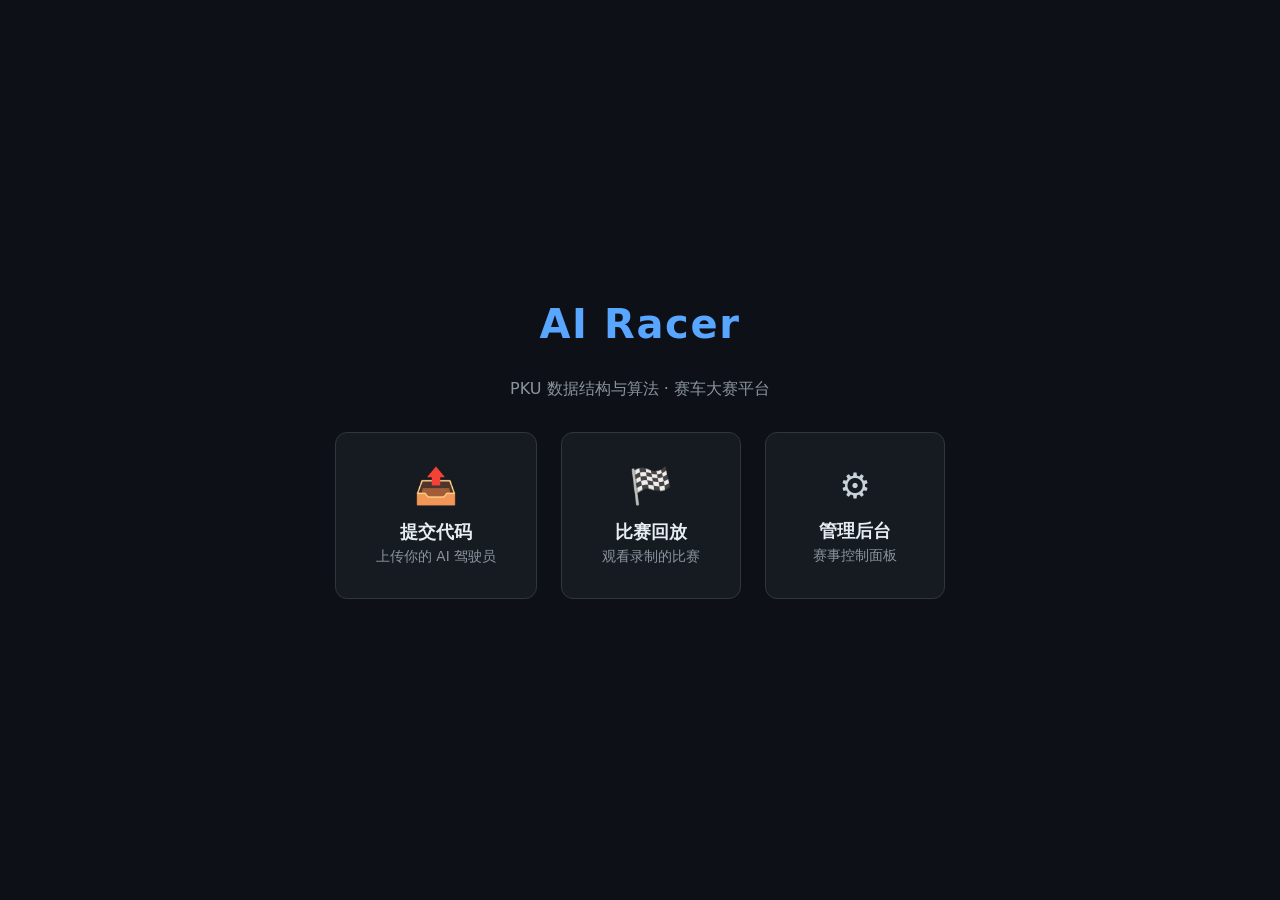
==== frontend/index.html @ b0944124 "初版" ====
<!DOCTYPE html>
<html lang="zh-CN">
<head>
  <meta charset="UTF-8">
  <meta name="viewport" content="width=device-width, initial-scale=1.0">
  <title>AI Racer</title>
  <style>
    * { box-sizing: border-box; margin: 0; padding: 0; }
    body {
      font-family: 'Segoe UI', system-ui, sans-serif;
      background: #0d1117;
      color: #c9d1d9;
      display: flex;
      flex-direction: column;
      align-items: center;
      justify-content: center;
      min-height: 100vh;
      gap: 2rem;
    }
    h1 { font-size: 2.5rem; color: #58a6ff; letter-spacing: 0.04em; }
    p  { color: #8b949e; font-size: 1rem; }
    .cards {
      display: flex;
      gap: 1.5rem;
      flex-wrap: wrap;
      justify-content: center;
    }
    .card {
      background: #161b22;
      border: 1px solid #30363d;
      border-radius: 12px;
      padding: 2rem 2.5rem;
      text-align: center;
      text-decoration: none;
      color: inherit;
      transition: border-color 0.2s, transform 0.2s;
      min-width: 180px;
    }
    .card:hover {
      border-color: #58a6ff;
      transform: translateY(-3px);
    }
    .card-icon { font-size: 2.2rem; margin-bottom: 0.8rem; }
    .card-title { font-size: 1.1rem; font-weight: 600; color: #e6edf3; }
    .card-desc  { font-size: 0.85rem; color: #8b949e; margin-top: 0.3rem; }
  </style>
</head>
<body>
  <h1>AI Racer</h1>
  <p>PKU 数据结构与算法 · 赛车大赛平台</p>
  <div class="cards">
    <a class="card" href="/submit/">
      <div class="card-icon">📤</div>
      <div class="card-title">提交代码</div>
      <div class="card-desc">上传你的 AI 驾驶员</div>
    </a>
    <a class="card" href="/race/">
      <div class="card-icon">🏁</div>
      <div class="card-title">比赛回放</div>
      <div class="card-desc">观看录制的比赛</div>
    </a>
    <a class="card" href="/admin/">
      <div class="card-icon">⚙️</div>
      <div class="card-title">管理后台</div>
      <div class="card-desc">赛事控制面板</div>
    </a>
  </div>
</body>
</html>
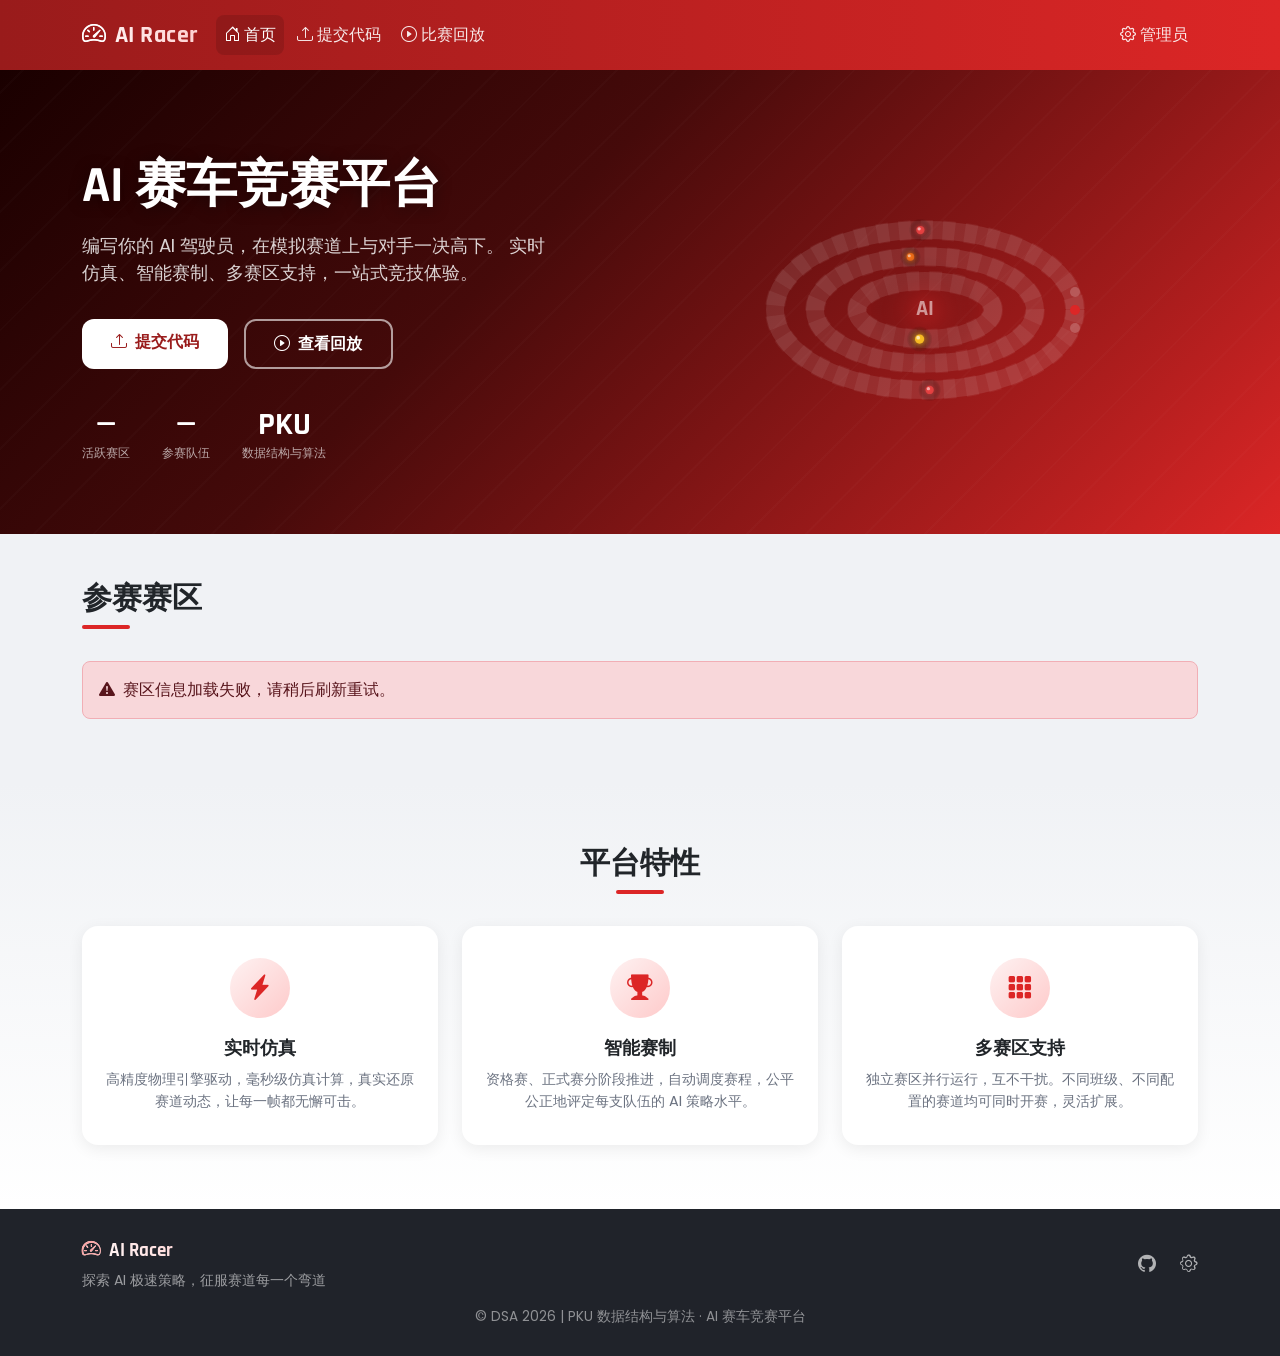
==== commit 649539ce: "1. 前端重构 2. 增加赛区管理 3. 支持同时启动多个simnode (未测试)" ====
--- a/frontend/index.html
+++ b/frontend/index.html
@@ -1,69 +1,824 @@
 <!DOCTYPE html>
 <html lang="zh-CN">
 <head>
-  <meta charset="UTF-8">
-  <meta name="viewport" content="width=device-width, initial-scale=1.0">
-  <title>AI Racer</title>
-  <style>
-    * { box-sizing: border-box; margin: 0; padding: 0; }
-    body {
-      font-family: 'Segoe UI', system-ui, sans-serif;
-      background: #0d1117;
-      color: #c9d1d9;
-      display: flex;
-      flex-direction: column;
-      align-items: center;
-      justify-content: center;
-      min-height: 100vh;
-      gap: 2rem;
-    }
-    h1 { font-size: 2.5rem; color: #58a6ff; letter-spacing: 0.04em; }
-    p  { color: #8b949e; font-size: 1rem; }
-    .cards {
-      display: flex;
-      gap: 1.5rem;
-      flex-wrap: wrap;
-      justify-content: center;
-    }
-    .card {
-      background: #161b22;
-      border: 1px solid #30363d;
-      border-radius: 12px;
-      padding: 2rem 2.5rem;
-      text-align: center;
-      text-decoration: none;
-      color: inherit;
-      transition: border-color 0.2s, transform 0.2s;
-      min-width: 180px;
-    }
-    .card:hover {
-      border-color: #58a6ff;
-      transform: translateY(-3px);
-    }
-    .card-icon { font-size: 2.2rem; margin-bottom: 0.8rem; }
-    .card-title { font-size: 1.1rem; font-weight: 600; color: #e6edf3; }
-    .card-desc  { font-size: 0.85rem; color: #8b949e; margin-top: 0.3rem; }
-  </style>
+    <meta charset="UTF-8">
+    <meta name="viewport" content="width=device-width, initial-scale=1.0">
+    <title>AI Racer — 赛车竞赛平台</title>
+
+    <!-- Bootstrap 5 CDN -->
+    <link href="https://cdn.jsdelivr.net/npm/bootstrap@5.3.3/dist/css/bootstrap.min.css" rel="stylesheet">
+    <!-- Bootstrap Icons -->
+    <link href="https://cdn.jsdelivr.net/npm/bootstrap-icons@1.11.3/font/bootstrap-icons.min.css" rel="stylesheet">
+    <!-- Google Fonts: Poppins + Rajdhani -->
+    <link href="https://fonts.googleapis.com/css2?family=Poppins:wght@400;500;600;700&family=Rajdhani:wght@600;700&display=swap" rel="stylesheet">
+    <!-- 共用样式 -->
+    <link href="/static/style.css" rel="stylesheet">
+
+    <style>
+        /* ── CSS 变量（红色主题） ── */
+        :root {
+            --primary-color: #dc2626;
+            --primary-light: #ef4444;
+            --primary-dark: #991b1b;
+            --accent-color: #b91c1c;
+            --accent-light: #f87171;
+            --text-light: #f8f9fa;
+            --text-dark: #212529;
+            --bg-light: #f8f9fa;
+            --bg-dark: #20232a;
+            --success: #10b981;
+            --warning: #f59e0b;
+            --danger: #ef4444;
+            --info: #3b82f6;
+        }
+
+        /* ── 基础 ── */
+        body {
+            font-family: 'Poppins', sans-serif;
+            display: flex;
+            flex-direction: column;
+            min-height: 100vh;
+            background-color: #f0f2f5;
+            scroll-behavior: smooth;
+        }
+
+        main { flex: 1; }
+
+        /* ── Navbar ── */
+        .navbar {
+            background: linear-gradient(to right, var(--primary-dark), var(--primary-color)) !important;
+            box-shadow: 0 2px 10px rgba(0, 0, 0, 0.15);
+            padding: 0.75rem 1rem;
+        }
+
+        .navbar-brand {
+            font-family: 'Rajdhani', sans-serif;
+            font-weight: 700;
+            font-size: 1.5rem;
+            letter-spacing: 0.5px;
+            background: linear-gradient(45deg, #ffffff, #fecaca);
+            -webkit-background-clip: text;
+            -webkit-text-fill-color: transparent;
+            text-shadow: none;
+            transition: transform 0.3s ease;
+        }
+
+        .navbar-brand:hover { transform: scale(1.05); }
+
+        .navbar .nav-link {
+            font-weight: 500;
+            padding: 0.5rem 1rem;
+            color: rgba(255, 255, 255, 0.9) !important;
+            border-radius: 0.5rem;
+            transition: all 0.3s ease;
+            margin: 0 0.15rem;
+        }
+
+        .navbar .nav-link:hover {
+            color: white !important;
+            background-color: rgba(255, 255, 255, 0.12);
+            transform: translateY(-2px);
+        }
+
+        .navbar .nav-item.active .nav-link {
+            color: white !important;
+            background-color: rgba(0, 0, 0, 0.12);
+        }
+
+        @media (max-width: 992px) {
+            .navbar-collapse {
+                background: rgba(153, 27, 27, 0.97);
+                backdrop-filter: blur(10px);
+                border-radius: 1rem;
+                padding: 1rem;
+                margin-top: 0.5rem;
+                box-shadow: 0 10px 25px rgba(0, 0, 0, 0.2);
+            }
+        }
+
+        /* ── Hero Section ── */
+        .hero-section {
+            background: linear-gradient(135deg, #1a0000 0%, #450a0a 40%, var(--primary-color) 100%);
+            padding: 5rem 0 4rem;
+            position: relative;
+            overflow: hidden;
+        }
+
+        .hero-section::before {
+            content: '';
+            position: absolute;
+            inset: 0;
+            background: repeating-linear-gradient(
+                -45deg,
+                transparent,
+                transparent 40px,
+                rgba(255, 255, 255, 0.015) 40px,
+                rgba(255, 255, 255, 0.015) 42px
+            );
+            pointer-events: none;
+        }
+
+        .hero-title {
+            font-family: 'Rajdhani', sans-serif;
+            font-size: 3.2rem;
+            font-weight: 700;
+            color: #fff;
+            line-height: 1.15;
+            text-shadow: 0 2px 16px rgba(0,0,0,0.4);
+            margin-bottom: 1rem;
+        }
+
+        .hero-subtitle {
+            font-size: 1.15rem;
+            color: rgba(255, 255, 255, 0.82);
+            margin-bottom: 2rem;
+            max-width: 480px;
+        }
+
+        .btn-hero-primary {
+            background: #fff;
+            color: var(--primary-dark);
+            font-weight: 600;
+            padding: 0.7rem 1.8rem;
+            border-radius: 0.75rem;
+            border: none;
+            text-decoration: none;
+            transition: all 0.25s ease;
+            display: inline-block;
+        }
+
+        .btn-hero-primary:hover {
+            background: #fef2f2;
+            color: var(--primary-dark);
+            transform: translateY(-2px);
+            box-shadow: 0 8px 20px rgba(0,0,0,0.2);
+        }
+
+        .btn-hero-outline {
+            background: transparent;
+            color: #fff;
+            font-weight: 600;
+            padding: 0.7rem 1.8rem;
+            border-radius: 0.75rem;
+            border: 2px solid rgba(255,255,255,0.6);
+            text-decoration: none;
+            transition: all 0.25s ease;
+            display: inline-block;
+        }
+
+        .btn-hero-outline:hover {
+            background: rgba(255, 255, 255, 0.12);
+            color: #fff;
+            border-color: #fff;
+            transform: translateY(-2px);
+        }
+
+        /* ── 赛区卡片 ── */
+        .section-title {
+            font-family: 'Rajdhani', sans-serif;
+            font-weight: 700;
+            font-size: 1.9rem;
+            color: var(--text-dark);
+            margin-bottom: 0.4rem;
+        }
+
+        .section-divider {
+            width: 48px;
+            height: 4px;
+            background: var(--primary-color);
+            border-radius: 2px;
+            margin-bottom: 2rem;
+        }
+
+        .zone-card {
+            border: none;
+            border-radius: 1rem;
+            box-shadow: 0 4px 16px rgba(0,0,0,0.08);
+            transition: transform 0.25s ease, box-shadow 0.25s ease;
+            background: #fff;
+            overflow: hidden;
+        }
+
+        .zone-card:hover {
+            transform: translateY(-5px);
+            box-shadow: 0 12px 32px rgba(220, 38, 38, 0.15);
+        }
+
+        .zone-card .card-header {
+            background: linear-gradient(to right, var(--primary-dark), var(--primary-color));
+            color: #fff;
+            font-family: 'Rajdhani', sans-serif;
+            font-weight: 700;
+            font-size: 1.15rem;
+            letter-spacing: 0.3px;
+            padding: 1rem 1.25rem;
+            border: none;
+        }
+
+        .zone-card .card-body {
+            padding: 1.25rem;
+        }
+
+        /* 状态徽章 */
+        .badge-state-idle {
+            background-color: #6b7280;
+            color: #fff;
+            font-size: 0.78rem;
+            padding: 0.35em 0.75em;
+            border-radius: 0.5rem;
+        }
+
+        .badge-state-qualifying {
+            background-color: var(--warning);
+            color: #fff;
+            font-size: 0.78rem;
+            padding: 0.35em 0.75em;
+            border-radius: 0.5rem;
+        }
+
+        .badge-state-racing {
+            background-color: var(--primary-color);
+            color: #fff;
+            font-size: 0.78rem;
+            padding: 0.35em 0.75em;
+            border-radius: 0.5rem;
+        }
+
+        .badge-state-finished {
+            background-color: var(--success);
+            color: #fff;
+            font-size: 0.78rem;
+            padding: 0.35em 0.75em;
+            border-radius: 0.5rem;
+        }
+
+        .badge-state-paused {
+            background-color: #64748b;
+            color: #fff;
+            font-size: 0.78rem;
+            padding: 0.35em 0.75em;
+            border-radius: 0.5rem;
+        }
+
+        .zone-stat {
+            font-size: 0.88rem;
+            color: #6b7280;
+        }
+
+        .zone-stat i {
+            color: var(--primary-color);
+        }
+
+        .btn-zone {
+            background: var(--primary-color);
+            color: #fff;
+            border: none;
+            border-radius: 0.6rem;
+            font-weight: 500;
+            padding: 0.45rem 1.1rem;
+            font-size: 0.9rem;
+            text-decoration: none;
+            transition: all 0.2s ease;
+            display: inline-block;
+        }
+
+        .btn-zone:hover {
+            background: var(--primary-dark);
+            color: #fff;
+            transform: translateY(-1px);
+        }
+
+        /* ── 功能特性卡片 ── */
+        .features-section {
+            background: linear-gradient(to bottom, #f0f2f5, #fff);
+            padding: 4rem 0;
+        }
+
+        .feature-card {
+            border: none;
+            border-radius: 1rem;
+            padding: 2rem 1.5rem;
+            background: #fff;
+            box-shadow: 0 4px 16px rgba(0,0,0,0.07);
+            height: 100%;
+            transition: transform 0.25s ease, box-shadow 0.25s ease;
+            text-align: center;
+        }
+
+        .feature-card:hover {
+            transform: translateY(-4px);
+            box-shadow: 0 12px 28px rgba(220, 38, 38, 0.12);
+        }
+
+        .feature-icon {
+            width: 60px;
+            height: 60px;
+            border-radius: 50%;
+            background: linear-gradient(135deg, #fef2f2, #fecaca);
+            display: flex;
+            align-items: center;
+            justify-content: center;
+            margin: 0 auto 1.25rem;
+            font-size: 1.6rem;
+            color: var(--primary-color);
+        }
+
+        .feature-card h5 {
+            font-family: 'Rajdhani', sans-serif;
+            font-weight: 700;
+            font-size: 1.15rem;
+            color: var(--text-dark);
+            margin-bottom: 0.6rem;
+        }
+
+        .feature-card p {
+            font-size: 0.9rem;
+            color: #6b7280;
+            margin: 0;
+        }
+
+        /* ── Footer ── */
+        footer {
+            background: var(--bg-dark);
+            color: var(--text-light);
+            padding: 1.75rem 0;
+            margin-top: auto;
+        }
+
+        .footer-content {
+            display: flex;
+            flex-wrap: wrap;
+            justify-content: space-between;
+            align-items: center;
+        }
+
+        .footer-logo {
+            font-family: 'Rajdhani', sans-serif;
+            font-weight: 700;
+            font-size: 1.2rem;
+            margin-bottom: 0.3rem;
+            background: linear-gradient(45deg, #ffffff, #fca5a5);
+            -webkit-background-clip: text;
+            -webkit-text-fill-color: transparent;
+        }
+
+        .footer-links {
+            display: flex;
+            gap: 1.5rem;
+        }
+
+        .footer-links a {
+            color: rgba(255,255,255,0.65);
+            text-decoration: none;
+            font-size: 1.1rem;
+            transition: all 0.2s ease;
+        }
+
+        .footer-links a:hover {
+            color: #fff;
+            transform: translateY(-2px);
+        }
+
+        .copyright {
+            margin-top: 1rem;
+            color: rgba(255,255,255,0.5);
+            font-size: 0.85rem;
+            text-align: center;
+        }
+
+        @media (max-width: 768px) {
+            .footer-content { flex-direction: column; text-align: center; }
+            .footer-links { margin: 1rem 0; justify-content: center; }
+            .hero-title { font-size: 2.2rem; }
+        }
+
+        /* ── 页面淡入 ── */
+        @keyframes fadeIn {
+            from { opacity: 0; transform: translateY(20px); }
+            to   { opacity: 1; transform: translateY(0); }
+        }
+        main { animation: fadeIn 0.5s ease-out; }
+
+        /* ── Zones 加载状态 ── */
+        .zones-placeholder {
+            min-height: 180px;
+            display: flex;
+            align-items: center;
+            justify-content: center;
+        }
+
+        /* ── 数字统计条（Hero 右侧补充） ── */
+        .hero-stats {
+            display: flex;
+            gap: 2rem;
+            margin-top: 2.5rem;
+            flex-wrap: wrap;
+        }
+
+        .hero-stat-item {
+            text-align: center;
+        }
+
+        .hero-stat-num {
+            font-family: 'Rajdhani', sans-serif;
+            font-size: 2rem;
+            font-weight: 700;
+            color: #fff;
+            line-height: 1;
+        }
+
+        .hero-stat-label {
+            font-size: 0.78rem;
+            color: rgba(255,255,255,0.65);
+            margin-top: 0.2rem;
+        }
+    </style>
 </head>
 <body>
-  <h1>AI Racer</h1>
-  <p>PKU 数据结构与算法 · 赛车大赛平台</p>
-  <div class="cards">
-    <a class="card" href="/submit/">
-      <div class="card-icon">📤</div>
-      <div class="card-title">提交代码</div>
-      <div class="card-desc">上传你的 AI 驾驶员</div>
-    </a>
-    <a class="card" href="/race/">
-      <div class="card-icon">🏁</div>
-      <div class="card-title">比赛回放</div>
-      <div class="card-desc">观看录制的比赛</div>
-    </a>
-    <a class="card" href="/admin/">
-      <div class="card-icon">⚙️</div>
-      <div class="card-title">管理后台</div>
-      <div class="card-desc">赛事控制面板</div>
-    </a>
-  </div>
+
+<!-- ═══════════════════════════ NAVBAR ═══════════════════════════ -->
+<nav class="navbar navbar-expand-lg navbar-dark">
+    <div class="container">
+        <a class="navbar-brand" href="/">
+            <i class="bi bi-speedometer2 me-2" style="-webkit-text-fill-color: white; color: white;"></i>AI Racer
+        </a>
+        <button class="navbar-toggler" type="button"
+                data-bs-toggle="collapse" data-bs-target="#navbarNav"
+                aria-controls="navbarNav" aria-expanded="false" aria-label="Toggle navigation">
+            <span class="navbar-toggler-icon"></span>
+        </button>
+        <div class="collapse navbar-collapse" id="navbarNav">
+            <ul class="navbar-nav me-auto">
+                <li class="nav-item active">
+                    <a class="nav-link" href="/">
+                        <i class="bi bi-house-door me-1"></i>首页
+                    </a>
+                </li>
+                <li class="nav-item">
+                    <a class="nav-link" href="/submit/">
+                        <i class="bi bi-upload me-1"></i>提交代码
+                    </a>
+                </li>
+                <li class="nav-item">
+                    <a class="nav-link" href="/race/">
+                        <i class="bi bi-play-circle me-1"></i>比赛回放
+                    </a>
+                </li>
+            </ul>
+            <ul class="navbar-nav">
+                <li class="nav-item">
+                    <a class="nav-link" href="/admin/">
+                        <i class="bi bi-gear me-1"></i>管理员
+                    </a>
+                </li>
+            </ul>
+        </div>
+    </div>
+</nav>
+
+<!-- ═══════════════════════════ MAIN ═══════════════════════════ -->
+<main>
+
+    <!-- ── Hero Section ── -->
+    <section class="hero-section">
+        <div class="container">
+            <div class="row align-items-center g-4">
+                <!-- 左：文字 -->
+                <div class="col-lg-6">
+                    <h1 class="hero-title">AI 赛车竞赛平台</h1>
+                    <p class="hero-subtitle">
+                        编写你的 AI 驾驶员，在模拟赛道上与对手一决高下。
+                        实时仿真、智能赛制、多赛区支持，一站式竞技体验。
+                    </p>
+                    <div class="d-flex flex-wrap gap-3">
+                        <a href="/submit/" class="btn-hero-primary">
+                            <i class="bi bi-upload me-2"></i>提交代码
+                        </a>
+                        <a href="/race/" class="btn-hero-outline">
+                            <i class="bi bi-play-circle me-2"></i>查看回放
+                        </a>
+                    </div>
+                    <div class="hero-stats">
+                        <div class="hero-stat-item">
+                            <div class="hero-stat-num" id="stat-zones">—</div>
+                            <div class="hero-stat-label">活跃赛区</div>
+                        </div>
+                        <div class="hero-stat-item">
+                            <div class="hero-stat-num" id="stat-teams">—</div>
+                            <div class="hero-stat-label">参赛队伍</div>
+                        </div>
+                        <div class="hero-stat-item">
+                            <div class="hero-stat-num">PKU</div>
+                            <div class="hero-stat-label">数据结构与算法</div>
+                        </div>
+                    </div>
+                </div>
+                <!-- 右：轨道动画 Canvas -->
+                <div class="col-lg-6 d-flex justify-content-center">
+                    <canvas id="racerCanvas" width="380" height="320"></canvas>
+                </div>
+            </div>
+        </div>
+    </section>
+
+    <!-- ── 赛区卡片网格 ── -->
+    <section class="py-5">
+        <div class="container">
+            <h2 class="section-title">参赛赛区</h2>
+            <div class="section-divider"></div>
+            <div id="zones-container" class="row g-4 zones-placeholder">
+                <!-- 初始 spinner -->
+                <div class="col-12 text-center py-5">
+                    <div class="spinner-border text-danger" role="status" style="width:2.5rem;height:2.5rem;">
+                        <span class="visually-hidden">加载中…</span>
+                    </div>
+                    <p class="mt-3 text-muted">正在加载赛区信息…</p>
+                </div>
+            </div>
+        </div>
+    </section>
+
+    <!-- ── 功能特性 ── -->
+    <section class="features-section">
+        <div class="container">
+            <h2 class="section-title text-center">平台特性</h2>
+            <div class="section-divider mx-auto"></div>
+            <div class="row g-4">
+                <div class="col-md-4">
+                    <div class="feature-card">
+                        <div class="feature-icon">
+                            <i class="bi bi-lightning-charge-fill"></i>
+                        </div>
+                        <h5>实时仿真</h5>
+                        <p>高精度物理引擎驱动，毫秒级仿真计算，真实还原赛道动态，让每一帧都无懈可击。</p>
+                    </div>
+                </div>
+                <div class="col-md-4">
+                    <div class="feature-card">
+                        <div class="feature-icon">
+                            <i class="bi bi-trophy-fill"></i>
+                        </div>
+                        <h5>智能赛制</h5>
+                        <p>资格赛、正式赛分阶段推进，自动调度赛程，公平公正地评定每支队伍的 AI 策略水平。</p>
+                    </div>
+                </div>
+                <div class="col-md-4">
+                    <div class="feature-card">
+                        <div class="feature-icon">
+                            <i class="bi bi-grid-3x3-gap-fill"></i>
+                        </div>
+                        <h5>多赛区支持</h5>
+                        <p>独立赛区并行运行，互不干扰。不同班级、不同配置的赛道均可同时开赛，灵活扩展。</p>
+                    </div>
+                </div>
+            </div>
+        </div>
+    </section>
+
+</main>
+
+<!-- ═══════════════════════════ FOOTER ═══════════════════════════ -->
+<footer>
+    <div class="container">
+        <div class="footer-content">
+            <div>
+                <div class="footer-logo">
+                    <i class="bi bi-speedometer2 me-2" style="-webkit-text-fill-color: #fca5a5; color: #fca5a5;"></i>AI Racer
+                </div>
+                <p class="mb-0" style="color: rgba(255,255,255,0.55); font-size:0.88rem;">探索 AI 极速策略，征服赛道每一个弯道</p>
+            </div>
+            <div class="footer-links">
+                <a href="https://github.com/pkulab409" title="GitHub"><i class="bi bi-github"></i></a>
+                <a href="/admin/" title="管理后台"><i class="bi bi-gear"></i></a>
+            </div>
+        </div>
+        <div class="copyright">© DSA 2026 | PKU 数据结构与算法 · AI 赛车竞赛平台</div>
+    </div>
+</footer>
+
+<!-- Bootstrap 5 JS Bundle -->
+<script src="https://cdn.jsdelivr.net/npm/bootstrap@5.3.3/dist/js/bootstrap.bundle.min.js"></script>
+
+<script>
+document.addEventListener('DOMContentLoaded', function () {
+
+    /* ──────────────── 1. Canvas 赛道动画 ──────────────── */
+    const canvas = document.getElementById('racerCanvas');
+    const ctx = canvas.getContext('2d');
+    const W = canvas.width, H = canvas.height;
+    const cx = W / 2, cy = H / 2;
+
+    // 椭圆赛道参数
+    const track = [
+        { rx: 150, ry: 80, tilt: 0.0,        speed: 0.022, cars: 2, offset: 0,             color: '#ef4444' },
+        { rx: 110, ry: 58, tilt: Math.PI / 8, speed: 0.034, cars: 1, offset: Math.PI * 0.7, color: '#f97316' },
+        { rx: 68,  ry: 36, tilt: Math.PI / 5, speed: 0.055, cars: 1, offset: Math.PI * 1.3, color: '#fbbf24' },
+    ];
+
+    function drawTrack(t) {
+        ctx.beginPath();
+        ctx.ellipse(cx, cy, t.rx, t.ry * Math.cos(t.tilt), 0, 0, Math.PI * 2);
+        ctx.strokeStyle = 'rgba(255,255,255,0.1)';
+        ctx.lineWidth = 18;
+        ctx.stroke();
+        ctx.beginPath();
+        ctx.ellipse(cx, cy, t.rx, t.ry * Math.cos(t.tilt), 0, 0, Math.PI * 2);
+        ctx.strokeStyle = 'rgba(255,255,255,0.06)';
+        ctx.lineWidth = 20;
+        ctx.setLineDash([12, 10]);
+        ctx.stroke();
+        ctx.setLineDash([]);
+    }
+
+    function drawCar(x, y, z, color) {
+        const scale = 0.65 + (z + 1) * 0.175;
+        const alpha = 0.6 + (z + 1) * 0.2;
+
+        // 光晕
+        const glow = ctx.createRadialGradient(x, y, 0, x, y, 14 * scale);
+        glow.addColorStop(0, color.replace(')', `, ${alpha * 0.45})`).replace('rgb', 'rgba'));
+        glow.addColorStop(1, 'rgba(0,0,0,0)');
+        ctx.beginPath();
+        ctx.arc(x, y, 14 * scale, 0, Math.PI * 2);
+        ctx.fillStyle = glow;
+        ctx.fill();
+
+        // 车身
+        ctx.beginPath();
+        ctx.arc(x, y, 5 * scale, 0, Math.PI * 2);
+        ctx.fillStyle = color;
+        ctx.globalAlpha = alpha;
+        ctx.fill();
+        ctx.globalAlpha = 1;
+
+        // 高光
+        ctx.beginPath();
+        ctx.arc(x - 1.5 * scale, y - 1.5 * scale, 2 * scale, 0, Math.PI * 2);
+        ctx.fillStyle = `rgba(255,255,255,${alpha * 0.7})`;
+        ctx.fill();
+    }
+
+    // 起跑灯（装饰）
+    function drawStartLine() {
+        const sx = cx + track[0].rx;
+        const sy = cy;
+        ctx.save();
+        ctx.translate(sx, sy);
+        for (let i = 0; i < 3; i++) {
+            ctx.beginPath();
+            ctx.arc(0, -18 + i * 18, 5, 0, Math.PI * 2);
+            const lit = (Math.floor(Date.now() / 600) + i) % 3 === 0;
+            ctx.fillStyle = lit ? '#dc2626' : 'rgba(255,255,255,0.2)';
+            ctx.fill();
+        }
+        ctx.restore();
+    }
+
+    let angle = 0;
+    function animate() {
+        ctx.clearRect(0, 0, W, H);
+
+        // 赛道
+        track.forEach(t => drawTrack(t));
+
+        // 赛道内圆（中央装饰）
+        const grad = ctx.createRadialGradient(cx, cy, 10, cx, cy, 55);
+        grad.addColorStop(0, 'rgba(220,38,38,0.18)');
+        grad.addColorStop(1, 'rgba(0,0,0,0)');
+        ctx.beginPath();
+        ctx.arc(cx, cy, 55, 0, Math.PI * 2);
+        ctx.fillStyle = grad;
+        ctx.fill();
+
+        // "AI" 标志
+        ctx.font = "bold 22px 'Rajdhani', sans-serif";
+        ctx.fillStyle = 'rgba(255,255,255,0.55)';
+        ctx.textAlign = 'center';
+        ctx.textBaseline = 'middle';
+        ctx.fillText('AI', cx, cy);
+
+        // 赛车
+        track.forEach(t => {
+            for (let i = 0; i < t.cars; i++) {
+                const a = angle * t.speed + t.offset + (i * Math.PI * 2 / t.cars);
+                const x = cx + Math.cos(a) * t.rx;
+                const y = cy + Math.sin(a) * t.ry * Math.cos(t.tilt);
+                const z = Math.sin(a) * Math.sin(t.tilt);
+                drawCar(x, y, z, t.color);
+            }
+        });
+
+        drawStartLine();
+        angle += 1;
+        requestAnimationFrame(animate);
+    }
+    animate();
+
+
+    /* ──────────────── 2. 赛区卡片 fetch ──────────────── */
+    const STATE_MAP = {
+        'idle':                  { label: '空闲',         cls: 'badge-state-idle' },
+        'IDLE':                  { label: '空闲',         cls: 'badge-state-idle' },
+        'QUALIFYING_RUNNING':    { label: '资格赛进行中', cls: 'badge-state-qualifying' },
+        'qualifying_running':    { label: '资格赛进行中', cls: 'badge-state-qualifying' },
+        'QUALIFYING_PAUSED':     { label: '资格赛暂停',   cls: 'badge-state-paused' },
+        'qualifying_paused':     { label: '资格赛暂停',   cls: 'badge-state-paused' },
+        'RACE_RUNNING':          { label: '正式赛进行中', cls: 'badge-state-racing' },
+        'race_running':          { label: '正式赛进行中', cls: 'badge-state-racing' },
+        'RACE_PAUSED':           { label: '正式赛暂停',   cls: 'badge-state-paused' },
+        'race_paused':           { label: '正式赛暂停',   cls: 'badge-state-paused' },
+        'FINISHED':              { label: '已结束',       cls: 'badge-state-finished' },
+        'finished':              { label: '已结束',       cls: 'badge-state-finished' },
+    };
+
+    function getStateBadge(state) {
+        const s = STATE_MAP[state] || { label: state || '未知', cls: 'badge-state-idle' };
+        return `<span class="${s.cls}">${s.label}</span>`;
+    }
+
+    function buildZoneCard(zone) {
+        const zoneId = zone.zone_id || zone.id || '';
+        const name   = zone.name || zone.zone_name || `赛区 ${zoneId}`;
+        const state  = zone.state || zone.status || 'idle';
+        const teams  = zone.team_count ?? zone.teams ?? '—';
+
+        return `
+        <div class="col-sm-6 col-lg-4">
+            <div class="zone-card card h-100">
+                <div class="card-header d-flex justify-content-between align-items-center">
+                    <span><i class="bi bi-flag-fill me-2"></i>${name}</span>
+                    ${getStateBadge(state)}
+                </div>
+                <div class="card-body d-flex flex-column gap-3">
+                    <div class="zone-stat">
+                        <i class="bi bi-people-fill me-2"></i>
+                        <span>参赛队伍：<strong>${teams}</strong> 支</span>
+                    </div>
+                    <div class="mt-auto">
+                        <a href="/zone/?id=${zoneId}" class="btn-zone">
+                            <i class="bi bi-box-arrow-in-right me-1"></i>进入赛区
+                        </a>
+                    </div>
+                </div>
+            </div>
+        </div>`;
+    }
+
+    function updateStats(zones) {
+        const active = zones.filter(z => {
+            const s = (z.state || z.status || '').toLowerCase();
+            return s !== 'idle' && s !== 'finished' && s !== '';
+        }).length;
+        const totalTeams = zones.reduce((sum, z) => sum + (z.team_count || z.teams || 0), 0);
+        document.getElementById('stat-zones').textContent = active || zones.length;
+        document.getElementById('stat-teams').textContent = totalTeams || '—';
+    }
+
+    fetch('/api/zones')
+        .then(res => {
+            if (!res.ok) throw new Error(`HTTP ${res.status}`);
+            return res.json();
+        })
+        .then(data => {
+            const zones = Array.isArray(data) ? data : (data.zones || data.data || []);
+            const container = document.getElementById('zones-container');
+            container.classList.remove('zones-placeholder');
+
+            if (zones.length === 0) {
+                container.innerHTML = `
+                <div class="col-12 text-center py-5">
+                    <i class="bi bi-inbox text-muted" style="font-size:2.5rem;"></i>
+                    <p class="mt-3 text-muted">暂无开放赛区</p>
+                </div>`;
+                return;
+            }
+
+            container.innerHTML = zones.map(buildZoneCard).join('');
+            updateStats(zones);
+        })
+        .catch(err => {
+            console.warn('加载赛区失败：', err);
+            const container = document.getElementById('zones-container');
+            container.classList.remove('zones-placeholder');
+            container.innerHTML = `
+            <div class="col-12">
+                <div class="alert alert-danger d-flex align-items-center gap-2 rounded-3" role="alert">
+                    <i class="bi bi-exclamation-triangle-fill"></i>
+                    <div>赛区信息加载失败，请稍后刷新重试。</div>
+                </div>
+            </div>`;
+        });
+
+
+    /* ──────────────── 3. 导航高亮 ──────────────── */
+    const currentPath = window.location.pathname;
+    document.querySelectorAll('.navbar-nav .nav-link').forEach(link => {
+        if (link.getAttribute('href') === currentPath) {
+            link.closest('.nav-item')?.classList.add('active');
+        }
+    });
+
+});
+</script>
 </body>
 </html>
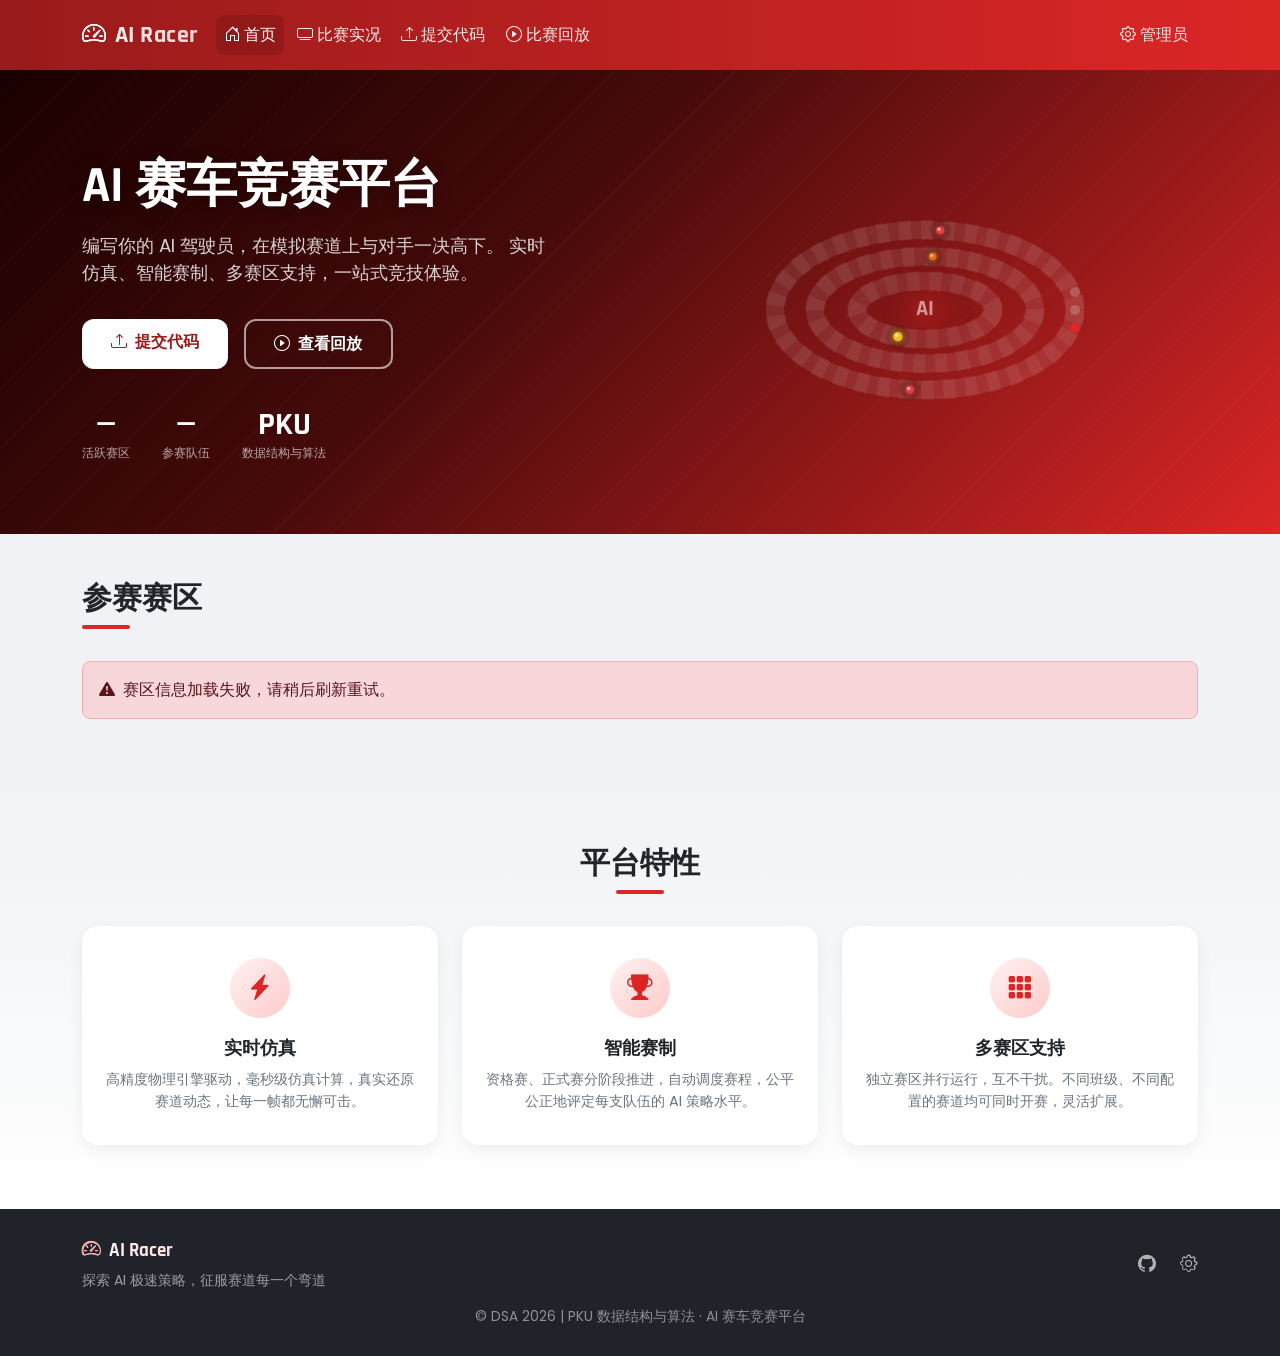
==== commit 387bd25c: "加入赛程追踪界面" ====
--- a/frontend/index.html
+++ b/frontend/index.html
@@ -452,6 +452,11 @@
                 <li class="nav-item active">
                     <a class="nav-link" href="/">
                         <i class="bi bi-house-door me-1"></i>首页
+                    </a>
+                </li>
+                <li class="nav-item">
+                    <a class="nav-link" href="/live/">
+                        <i class="bi bi-tv me-1"></i>比赛实况
                     </a>
                 </li>
                 <li class="nav-item">
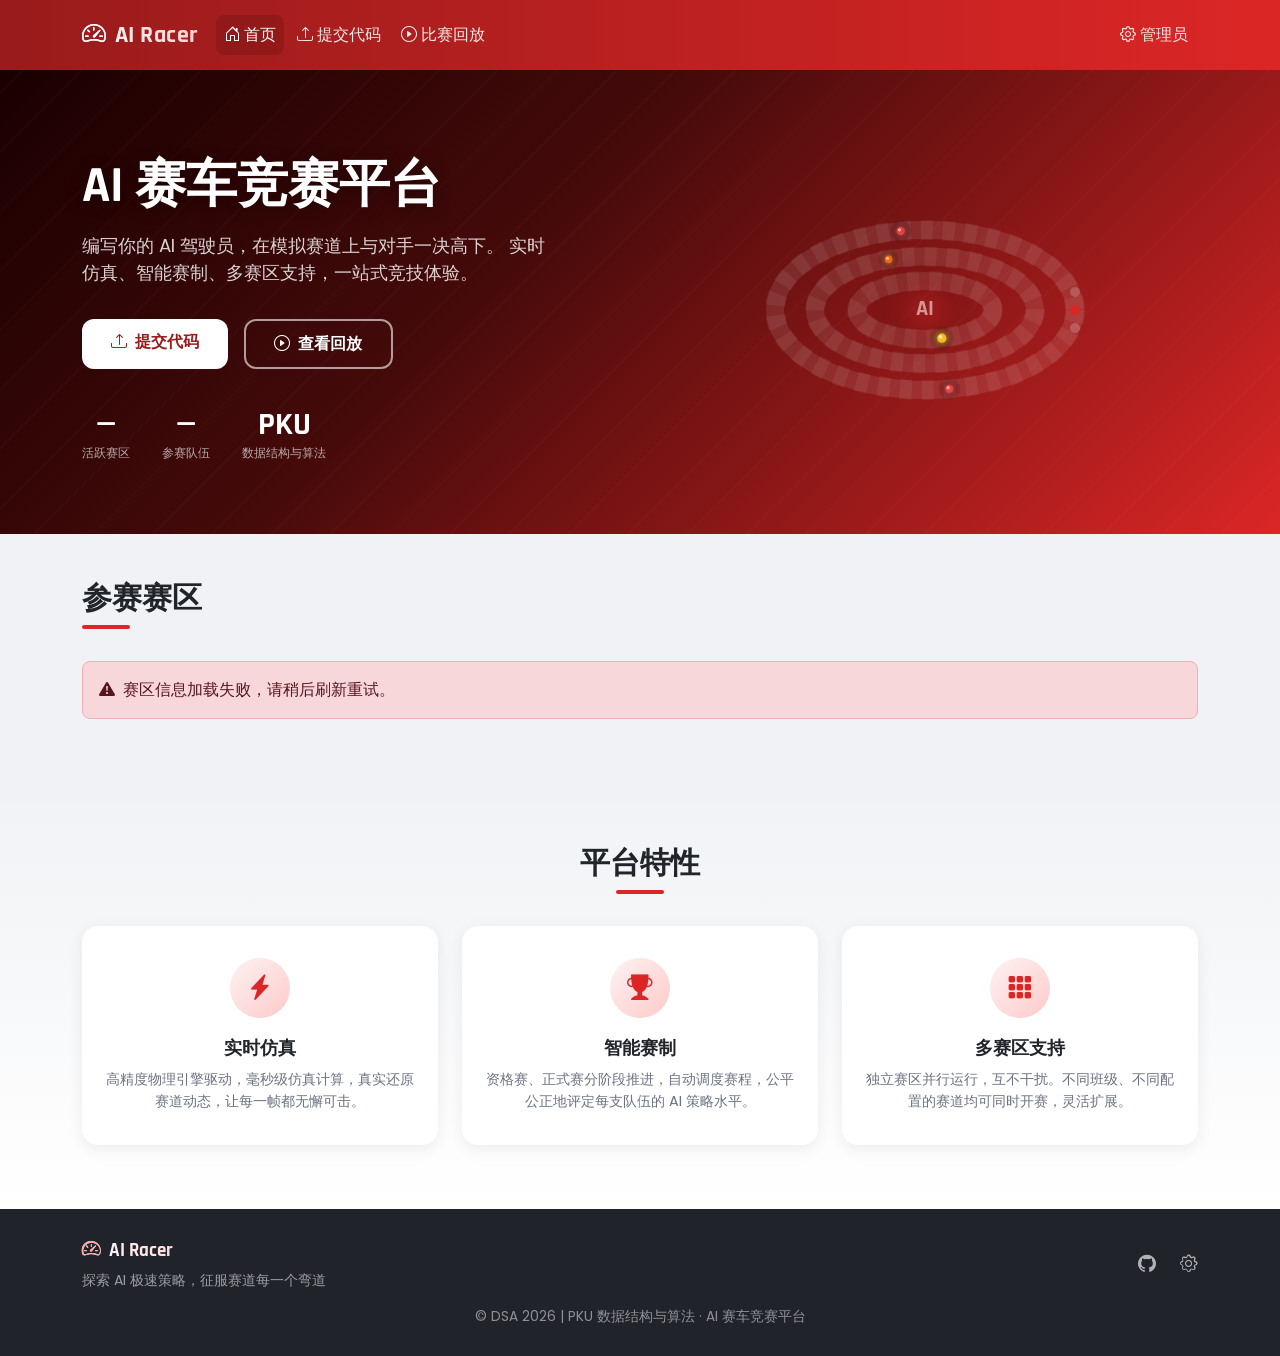
==== commit 16204ae5: "新版测试提交界面；修复了显示问题" ====
--- a/frontend/index.html
+++ b/frontend/index.html
@@ -1,753 +1,944 @@
-<!DOCTYPE html>
+<!doctype html>
 <html lang="zh-CN">
-<head>
-    <meta charset="UTF-8">
-    <meta name="viewport" content="width=device-width, initial-scale=1.0">
-    <title>AI Racer — 赛车竞赛平台</title>
-
-    <!-- Bootstrap 5 CDN -->
-    <link href="https://cdn.jsdelivr.net/npm/bootstrap@5.3.3/dist/css/bootstrap.min.css" rel="stylesheet">
-    <!-- Bootstrap Icons -->
-    <link href="https://cdn.jsdelivr.net/npm/bootstrap-icons@1.11.3/font/bootstrap-icons.min.css" rel="stylesheet">
-    <!-- Google Fonts: Poppins + Rajdhani -->
-    <link href="https://fonts.googleapis.com/css2?family=Poppins:wght@400;500;600;700&family=Rajdhani:wght@600;700&display=swap" rel="stylesheet">
-    <!-- 共用样式 -->
-    <link href="/static/style.css" rel="stylesheet">
-
-    <style>
-        /* ── CSS 变量（红色主题） ── */
-        :root {
-            --primary-color: #dc2626;
-            --primary-light: #ef4444;
-            --primary-dark: #991b1b;
-            --accent-color: #b91c1c;
-            --accent-light: #f87171;
-            --text-light: #f8f9fa;
-            --text-dark: #212529;
-            --bg-light: #f8f9fa;
-            --bg-dark: #20232a;
-            --success: #10b981;
-            --warning: #f59e0b;
-            --danger: #ef4444;
-            --info: #3b82f6;
-        }
-
-        /* ── 基础 ── */
-        body {
-            font-family: 'Poppins', sans-serif;
-            display: flex;
-            flex-direction: column;
-            min-height: 100vh;
-            background-color: #f0f2f5;
-            scroll-behavior: smooth;
-        }
-
-        main { flex: 1; }
-
-        /* ── Navbar ── */
-        .navbar {
-            background: linear-gradient(to right, var(--primary-dark), var(--primary-color)) !important;
-            box-shadow: 0 2px 10px rgba(0, 0, 0, 0.15);
-            padding: 0.75rem 1rem;
-        }
-
-        .navbar-brand {
-            font-family: 'Rajdhani', sans-serif;
-            font-weight: 700;
-            font-size: 1.5rem;
-            letter-spacing: 0.5px;
-            background: linear-gradient(45deg, #ffffff, #fecaca);
-            -webkit-background-clip: text;
-            -webkit-text-fill-color: transparent;
-            text-shadow: none;
-            transition: transform 0.3s ease;
-        }
-
-        .navbar-brand:hover { transform: scale(1.05); }
-
-        .navbar .nav-link {
-            font-weight: 500;
-            padding: 0.5rem 1rem;
-            color: rgba(255, 255, 255, 0.9) !important;
-            border-radius: 0.5rem;
-            transition: all 0.3s ease;
-            margin: 0 0.15rem;
-        }
-
-        .navbar .nav-link:hover {
-            color: white !important;
-            background-color: rgba(255, 255, 255, 0.12);
-            transform: translateY(-2px);
-        }
-
-        .navbar .nav-item.active .nav-link {
-            color: white !important;
-            background-color: rgba(0, 0, 0, 0.12);
-        }
-
-        @media (max-width: 992px) {
-            .navbar-collapse {
-                background: rgba(153, 27, 27, 0.97);
-                backdrop-filter: blur(10px);
+    <head>
+        <meta charset="UTF-8" />
+        <meta name="viewport" content="width=device-width, initial-scale=1.0" />
+        <title>AI Racer — 赛车竞赛平台</title>
+
+        <!-- Bootstrap 5 CDN -->
+        <link
+            href="https://cdn.jsdelivr.net/npm/bootstrap@5.3.3/dist/css/bootstrap.min.css"
+            rel="stylesheet"
+        />
+        <!-- Bootstrap Icons -->
+        <link
+            href="https://cdn.jsdelivr.net/npm/bootstrap-icons@1.11.3/font/bootstrap-icons.min.css"
+            rel="stylesheet"
+        />
+        <!-- Google Fonts: Poppins + Rajdhani -->
+        <link
+            href="https://fonts.googleapis.com/css2?family=Poppins:wght@400;500;600;700&family=Rajdhani:wght@600;700&display=swap"
+            rel="stylesheet"
+        />
+        <!-- 共用样式 -->
+        <link href="/static/style.css" rel="stylesheet" />
+
+        <style>
+            /* ── CSS 变量（红色主题） ── */
+            :root {
+                --primary-color: #dc2626;
+                --primary-light: #ef4444;
+                --primary-dark: #991b1b;
+                --accent-color: #b91c1c;
+                --accent-light: #f87171;
+                --text-light: #f8f9fa;
+                --text-dark: #212529;
+                --bg-light: #f8f9fa;
+                --bg-dark: #20232a;
+                --success: #10b981;
+                --warning: #f59e0b;
+                --danger: #ef4444;
+                --info: #3b82f6;
+            }
+
+            /* ── 基础 ── */
+            body {
+                font-family: "Poppins", sans-serif;
+                display: flex;
+                flex-direction: column;
+                min-height: 100vh;
+                background-color: #f0f2f5;
+                scroll-behavior: smooth;
+            }
+
+            main {
+                flex: 1;
+            }
+
+            /* ── Navbar ── */
+            .navbar {
+                background: linear-gradient(
+                    to right,
+                    var(--primary-dark),
+                    var(--primary-color)
+                ) !important;
+                box-shadow: 0 2px 10px rgba(0, 0, 0, 0.15);
+                padding: 0.75rem 1rem;
+            }
+
+            .navbar-brand {
+                font-family: "Rajdhani", sans-serif;
+                font-weight: 700;
+                font-size: 1.5rem;
+                letter-spacing: 0.5px;
+                background: linear-gradient(45deg, #ffffff, #fecaca);
+                -webkit-background-clip: text;
+                -webkit-text-fill-color: transparent;
+                text-shadow: none;
+                transition: transform 0.3s ease;
+            }
+
+            .navbar-brand:hover {
+                transform: scale(1.05);
+            }
+
+            .navbar .nav-link {
+                font-weight: 500;
+                padding: 0.5rem 1rem;
+                color: rgba(255, 255, 255, 0.9) !important;
+                border-radius: 0.5rem;
+                transition: all 0.3s ease;
+                margin: 0 0.15rem;
+            }
+
+            .navbar .nav-link:hover {
+                color: white !important;
+                background-color: rgba(255, 255, 255, 0.12);
+                transform: translateY(-2px);
+            }
+
+            .navbar .nav-item.active .nav-link {
+                color: white !important;
+                background-color: rgba(0, 0, 0, 0.12);
+            }
+
+            @media (max-width: 992px) {
+                .navbar-collapse {
+                    background: rgba(153, 27, 27, 0.97);
+                    backdrop-filter: blur(10px);
+                    border-radius: 1rem;
+                    padding: 1rem;
+                    margin-top: 0.5rem;
+                    box-shadow: 0 10px 25px rgba(0, 0, 0, 0.2);
+                }
+            }
+
+            /* ── Hero Section ── */
+            .hero-section {
+                background: linear-gradient(
+                    135deg,
+                    #1a0000 0%,
+                    #450a0a 40%,
+                    var(--primary-color) 100%
+                );
+                padding: 5rem 0 4rem;
+                position: relative;
+                overflow: hidden;
+            }
+
+            .hero-section::before {
+                content: "";
+                position: absolute;
+                inset: 0;
+                background: repeating-linear-gradient(
+                    -45deg,
+                    transparent,
+                    transparent 40px,
+                    rgba(255, 255, 255, 0.015) 40px,
+                    rgba(255, 255, 255, 0.015) 42px
+                );
+                pointer-events: none;
+            }
+
+            .hero-title {
+                font-family: "Rajdhani", sans-serif;
+                font-size: 3.2rem;
+                font-weight: 700;
+                color: #fff;
+                line-height: 1.15;
+                text-shadow: 0 2px 16px rgba(0, 0, 0, 0.4);
+                margin-bottom: 1rem;
+            }
+
+            .hero-subtitle {
+                font-size: 1.15rem;
+                color: rgba(255, 255, 255, 0.82);
+                margin-bottom: 2rem;
+                max-width: 480px;
+            }
+
+            .btn-hero-primary {
+                background: #fff;
+                color: var(--primary-dark);
+                font-weight: 600;
+                padding: 0.7rem 1.8rem;
+                border-radius: 0.75rem;
+                border: none;
+                text-decoration: none;
+                transition: all 0.25s ease;
+                display: inline-block;
+            }
+
+            .btn-hero-primary:hover {
+                background: #fef2f2;
+                color: var(--primary-dark);
+                transform: translateY(-2px);
+                box-shadow: 0 8px 20px rgba(0, 0, 0, 0.2);
+            }
+
+            .btn-hero-outline {
+                background: transparent;
+                color: #fff;
+                font-weight: 600;
+                padding: 0.7rem 1.8rem;
+                border-radius: 0.75rem;
+                border: 2px solid rgba(255, 255, 255, 0.6);
+                text-decoration: none;
+                transition: all 0.25s ease;
+                display: inline-block;
+            }
+
+            .btn-hero-outline:hover {
+                background: rgba(255, 255, 255, 0.12);
+                color: #fff;
+                border-color: #fff;
+                transform: translateY(-2px);
+            }
+
+            /* ── 赛区卡片 ── */
+            .section-title {
+                font-family: "Rajdhani", sans-serif;
+                font-weight: 700;
+                font-size: 1.9rem;
+                color: var(--text-dark);
+                margin-bottom: 0.4rem;
+            }
+
+            .section-divider {
+                width: 48px;
+                height: 4px;
+                background: var(--primary-color);
+                border-radius: 2px;
+                margin-bottom: 2rem;
+            }
+
+            .zone-card {
+                border: none;
                 border-radius: 1rem;
-                padding: 1rem;
-                margin-top: 0.5rem;
-                box-shadow: 0 10px 25px rgba(0, 0, 0, 0.2);
-            }
-        }
-
-        /* ── Hero Section ── */
-        .hero-section {
-            background: linear-gradient(135deg, #1a0000 0%, #450a0a 40%, var(--primary-color) 100%);
-            padding: 5rem 0 4rem;
-            position: relative;
-            overflow: hidden;
-        }
-
-        .hero-section::before {
-            content: '';
-            position: absolute;
-            inset: 0;
-            background: repeating-linear-gradient(
-                -45deg,
-                transparent,
-                transparent 40px,
-                rgba(255, 255, 255, 0.015) 40px,
-                rgba(255, 255, 255, 0.015) 42px
-            );
-            pointer-events: none;
-        }
-
-        .hero-title {
-            font-family: 'Rajdhani', sans-serif;
-            font-size: 3.2rem;
-            font-weight: 700;
-            color: #fff;
-            line-height: 1.15;
-            text-shadow: 0 2px 16px rgba(0,0,0,0.4);
-            margin-bottom: 1rem;
-        }
-
-        .hero-subtitle {
-            font-size: 1.15rem;
-            color: rgba(255, 255, 255, 0.82);
-            margin-bottom: 2rem;
-            max-width: 480px;
-        }
-
-        .btn-hero-primary {
-            background: #fff;
-            color: var(--primary-dark);
-            font-weight: 600;
-            padding: 0.7rem 1.8rem;
-            border-radius: 0.75rem;
-            border: none;
-            text-decoration: none;
-            transition: all 0.25s ease;
-            display: inline-block;
-        }
-
-        .btn-hero-primary:hover {
-            background: #fef2f2;
-            color: var(--primary-dark);
-            transform: translateY(-2px);
-            box-shadow: 0 8px 20px rgba(0,0,0,0.2);
-        }
-
-        .btn-hero-outline {
-            background: transparent;
-            color: #fff;
-            font-weight: 600;
-            padding: 0.7rem 1.8rem;
-            border-radius: 0.75rem;
-            border: 2px solid rgba(255,255,255,0.6);
-            text-decoration: none;
-            transition: all 0.25s ease;
-            display: inline-block;
-        }
-
-        .btn-hero-outline:hover {
-            background: rgba(255, 255, 255, 0.12);
-            color: #fff;
-            border-color: #fff;
-            transform: translateY(-2px);
-        }
-
-        /* ── 赛区卡片 ── */
-        .section-title {
-            font-family: 'Rajdhani', sans-serif;
-            font-weight: 700;
-            font-size: 1.9rem;
-            color: var(--text-dark);
-            margin-bottom: 0.4rem;
-        }
-
-        .section-divider {
-            width: 48px;
-            height: 4px;
-            background: var(--primary-color);
-            border-radius: 2px;
-            margin-bottom: 2rem;
-        }
-
-        .zone-card {
-            border: none;
-            border-radius: 1rem;
-            box-shadow: 0 4px 16px rgba(0,0,0,0.08);
-            transition: transform 0.25s ease, box-shadow 0.25s ease;
-            background: #fff;
-            overflow: hidden;
-        }
-
-        .zone-card:hover {
-            transform: translateY(-5px);
-            box-shadow: 0 12px 32px rgba(220, 38, 38, 0.15);
-        }
-
-        .zone-card .card-header {
-            background: linear-gradient(to right, var(--primary-dark), var(--primary-color));
-            color: #fff;
-            font-family: 'Rajdhani', sans-serif;
-            font-weight: 700;
-            font-size: 1.15rem;
-            letter-spacing: 0.3px;
-            padding: 1rem 1.25rem;
-            border: none;
-        }
-
-        .zone-card .card-body {
-            padding: 1.25rem;
-        }
-
-        /* 状态徽章 */
-        .badge-state-idle {
-            background-color: #6b7280;
-            color: #fff;
-            font-size: 0.78rem;
-            padding: 0.35em 0.75em;
-            border-radius: 0.5rem;
-        }
-
-        .badge-state-qualifying {
-            background-color: var(--warning);
-            color: #fff;
-            font-size: 0.78rem;
-            padding: 0.35em 0.75em;
-            border-radius: 0.5rem;
-        }
-
-        .badge-state-racing {
-            background-color: var(--primary-color);
-            color: #fff;
-            font-size: 0.78rem;
-            padding: 0.35em 0.75em;
-            border-radius: 0.5rem;
-        }
-
-        .badge-state-finished {
-            background-color: var(--success);
-            color: #fff;
-            font-size: 0.78rem;
-            padding: 0.35em 0.75em;
-            border-radius: 0.5rem;
-        }
-
-        .badge-state-paused {
-            background-color: #64748b;
-            color: #fff;
-            font-size: 0.78rem;
-            padding: 0.35em 0.75em;
-            border-radius: 0.5rem;
-        }
-
-        .zone-stat {
-            font-size: 0.88rem;
-            color: #6b7280;
-        }
-
-        .zone-stat i {
-            color: var(--primary-color);
-        }
-
-        .btn-zone {
-            background: var(--primary-color);
-            color: #fff;
-            border: none;
-            border-radius: 0.6rem;
-            font-weight: 500;
-            padding: 0.45rem 1.1rem;
-            font-size: 0.9rem;
-            text-decoration: none;
-            transition: all 0.2s ease;
-            display: inline-block;
-        }
-
-        .btn-zone:hover {
-            background: var(--primary-dark);
-            color: #fff;
-            transform: translateY(-1px);
-        }
-
-        /* ── 功能特性卡片 ── */
-        .features-section {
-            background: linear-gradient(to bottom, #f0f2f5, #fff);
-            padding: 4rem 0;
-        }
-
-        .feature-card {
-            border: none;
-            border-radius: 1rem;
-            padding: 2rem 1.5rem;
-            background: #fff;
-            box-shadow: 0 4px 16px rgba(0,0,0,0.07);
-            height: 100%;
-            transition: transform 0.25s ease, box-shadow 0.25s ease;
-            text-align: center;
-        }
-
-        .feature-card:hover {
-            transform: translateY(-4px);
-            box-shadow: 0 12px 28px rgba(220, 38, 38, 0.12);
-        }
-
-        .feature-icon {
-            width: 60px;
-            height: 60px;
-            border-radius: 50%;
-            background: linear-gradient(135deg, #fef2f2, #fecaca);
-            display: flex;
-            align-items: center;
-            justify-content: center;
-            margin: 0 auto 1.25rem;
-            font-size: 1.6rem;
-            color: var(--primary-color);
-        }
-
-        .feature-card h5 {
-            font-family: 'Rajdhani', sans-serif;
-            font-weight: 700;
-            font-size: 1.15rem;
-            color: var(--text-dark);
-            margin-bottom: 0.6rem;
-        }
-
-        .feature-card p {
-            font-size: 0.9rem;
-            color: #6b7280;
-            margin: 0;
-        }
-
-        /* ── Footer ── */
-        footer {
-            background: var(--bg-dark);
-            color: var(--text-light);
-            padding: 1.75rem 0;
-            margin-top: auto;
-        }
-
-        .footer-content {
-            display: flex;
-            flex-wrap: wrap;
-            justify-content: space-between;
-            align-items: center;
-        }
-
-        .footer-logo {
-            font-family: 'Rajdhani', sans-serif;
-            font-weight: 700;
-            font-size: 1.2rem;
-            margin-bottom: 0.3rem;
-            background: linear-gradient(45deg, #ffffff, #fca5a5);
-            -webkit-background-clip: text;
-            -webkit-text-fill-color: transparent;
-        }
-
-        .footer-links {
-            display: flex;
-            gap: 1.5rem;
-        }
-
-        .footer-links a {
-            color: rgba(255,255,255,0.65);
-            text-decoration: none;
-            font-size: 1.1rem;
-            transition: all 0.2s ease;
-        }
-
-        .footer-links a:hover {
-            color: #fff;
-            transform: translateY(-2px);
-        }
-
-        .copyright {
-            margin-top: 1rem;
-            color: rgba(255,255,255,0.5);
-            font-size: 0.85rem;
-            text-align: center;
-        }
-
-        @media (max-width: 768px) {
-            .footer-content { flex-direction: column; text-align: center; }
-            .footer-links { margin: 1rem 0; justify-content: center; }
-            .hero-title { font-size: 2.2rem; }
-        }
-
-        /* ── 页面淡入 ── */
-        @keyframes fadeIn {
-            from { opacity: 0; transform: translateY(20px); }
-            to   { opacity: 1; transform: translateY(0); }
-        }
-        main { animation: fadeIn 0.5s ease-out; }
-
-        /* ── Zones 加载状态 ── */
-        .zones-placeholder {
-            min-height: 180px;
-            display: flex;
-            align-items: center;
-            justify-content: center;
-        }
-
-        /* ── 数字统计条（Hero 右侧补充） ── */
-        .hero-stats {
-            display: flex;
-            gap: 2rem;
-            margin-top: 2.5rem;
-            flex-wrap: wrap;
-        }
-
-        .hero-stat-item {
-            text-align: center;
-        }
-
-        .hero-stat-num {
-            font-family: 'Rajdhani', sans-serif;
-            font-size: 2rem;
-            font-weight: 700;
-            color: #fff;
-            line-height: 1;
-        }
-
-        .hero-stat-label {
-            font-size: 0.78rem;
-            color: rgba(255,255,255,0.65);
-            margin-top: 0.2rem;
-        }
-    </style>
-</head>
-<body>
-
-<!-- ═══════════════════════════ NAVBAR ═══════════════════════════ -->
-<nav class="navbar navbar-expand-lg navbar-dark">
-    <div class="container">
-        <a class="navbar-brand" href="/">
-            <i class="bi bi-speedometer2 me-2" style="-webkit-text-fill-color: white; color: white;"></i>AI Racer
-        </a>
-        <button class="navbar-toggler" type="button"
-                data-bs-toggle="collapse" data-bs-target="#navbarNav"
-                aria-controls="navbarNav" aria-expanded="false" aria-label="Toggle navigation">
-            <span class="navbar-toggler-icon"></span>
-        </button>
-        <div class="collapse navbar-collapse" id="navbarNav">
-            <ul class="navbar-nav me-auto">
-                <li class="nav-item active">
-                    <a class="nav-link" href="/">
-                        <i class="bi bi-house-door me-1"></i>首页
-                    </a>
-                </li>
-                <li class="nav-item">
-                    <a class="nav-link" href="/live/">
-                        <i class="bi bi-tv me-1"></i>比赛实况
-                    </a>
-                </li>
-                <li class="nav-item">
-                    <a class="nav-link" href="/submit/">
-                        <i class="bi bi-upload me-1"></i>提交代码
-                    </a>
-                </li>
-                <li class="nav-item">
-                    <a class="nav-link" href="/race/">
-                        <i class="bi bi-play-circle me-1"></i>比赛回放
-                    </a>
-                </li>
-            </ul>
-            <ul class="navbar-nav">
-                <li class="nav-item">
-                    <a class="nav-link" href="/admin/">
-                        <i class="bi bi-gear me-1"></i>管理员
-                    </a>
-                </li>
-            </ul>
-        </div>
-    </div>
-</nav>
-
-<!-- ═══════════════════════════ MAIN ═══════════════════════════ -->
-<main>
-
-    <!-- ── Hero Section ── -->
-    <section class="hero-section">
-        <div class="container">
-            <div class="row align-items-center g-4">
-                <!-- 左：文字 -->
-                <div class="col-lg-6">
-                    <h1 class="hero-title">AI 赛车竞赛平台</h1>
-                    <p class="hero-subtitle">
-                        编写你的 AI 驾驶员，在模拟赛道上与对手一决高下。
-                        实时仿真、智能赛制、多赛区支持，一站式竞技体验。
-                    </p>
-                    <div class="d-flex flex-wrap gap-3">
-                        <a href="/submit/" class="btn-hero-primary">
-                            <i class="bi bi-upload me-2"></i>提交代码
-                        </a>
-                        <a href="/race/" class="btn-hero-outline">
-                            <i class="bi bi-play-circle me-2"></i>查看回放
-                        </a>
-                    </div>
-                    <div class="hero-stats">
-                        <div class="hero-stat-item">
-                            <div class="hero-stat-num" id="stat-zones">—</div>
-                            <div class="hero-stat-label">活跃赛区</div>
+                box-shadow: 0 4px 16px rgba(0, 0, 0, 0.08);
+                transition:
+                    transform 0.25s ease,
+                    box-shadow 0.25s ease;
+                background: #fff;
+                overflow: hidden;
+            }
+
+            .zone-card:hover {
+                transform: translateY(-5px);
+                box-shadow: 0 12px 32px rgba(220, 38, 38, 0.15);
+            }
+
+            .zone-card .card-header {
+                background: linear-gradient(
+                    to right,
+                    var(--primary-dark),
+                    var(--primary-color)
+                );
+                color: #fff;
+                font-family: "Rajdhani", sans-serif;
+                font-weight: 700;
+                font-size: 1.15rem;
+                letter-spacing: 0.3px;
+                padding: 1rem 1.25rem;
+                border: none;
+            }
+
+            .zone-card .card-body {
+                padding: 1.25rem;
+            }
+
+            /* 状态徽章 */
+            .badge-state-idle {
+                background-color: #6b7280;
+                color: #fff;
+                font-size: 0.78rem;
+                padding: 0.35em 0.75em;
+                border-radius: 0.5rem;
+            }
+
+            .badge-state-qualifying {
+                background-color: var(--warning);
+                color: #fff;
+                font-size: 0.78rem;
+                padding: 0.35em 0.75em;
+                border-radius: 0.5rem;
+            }
+
+            .badge-state-racing {
+                background-color: var(--primary-color);
+                color: #fff;
+                font-size: 0.78rem;
+                padding: 0.35em 0.75em;
+                border-radius: 0.5rem;
+            }
+
+            .badge-state-finished {
+                background-color: var(--success);
+                color: #fff;
+                font-size: 0.78rem;
+                padding: 0.35em 0.75em;
+                border-radius: 0.5rem;
+            }
+
+            .badge-state-paused {
+                background-color: #64748b;
+                color: #fff;
+                font-size: 0.78rem;
+                padding: 0.35em 0.75em;
+                border-radius: 0.5rem;
+            }
+
+            .zone-stat {
+                font-size: 0.88rem;
+                color: #6b7280;
+            }
+
+            .zone-stat i {
+                color: var(--primary-color);
+            }
+
+            .btn-zone {
+                background: var(--primary-color);
+                color: #fff;
+                border: none;
+                border-radius: 0.6rem;
+                font-weight: 500;
+                padding: 0.45rem 1.1rem;
+                font-size: 0.9rem;
+                text-decoration: none;
+                transition: all 0.2s ease;
+                display: inline-block;
+            }
+
+            .btn-zone:hover {
+                background: var(--primary-dark);
+                color: #fff;
+                transform: translateY(-1px);
+            }
+
+            /* ── 功能特性卡片 ── */
+            .features-section {
+                background: linear-gradient(to bottom, #f0f2f5, #fff);
+                padding: 4rem 0;
+            }
+
+            .feature-card {
+                border: none;
+                border-radius: 1rem;
+                padding: 2rem 1.5rem;
+                background: #fff;
+                box-shadow: 0 4px 16px rgba(0, 0, 0, 0.07);
+                height: 100%;
+                transition:
+                    transform 0.25s ease,
+                    box-shadow 0.25s ease;
+                text-align: center;
+            }
+
+            .feature-card:hover {
+                transform: translateY(-4px);
+                box-shadow: 0 12px 28px rgba(220, 38, 38, 0.12);
+            }
+
+            .feature-icon {
+                width: 60px;
+                height: 60px;
+                border-radius: 50%;
+                background: linear-gradient(135deg, #fef2f2, #fecaca);
+                display: flex;
+                align-items: center;
+                justify-content: center;
+                margin: 0 auto 1.25rem;
+                font-size: 1.6rem;
+                color: var(--primary-color);
+            }
+
+            .feature-card h5 {
+                font-family: "Rajdhani", sans-serif;
+                font-weight: 700;
+                font-size: 1.15rem;
+                color: var(--text-dark);
+                margin-bottom: 0.6rem;
+            }
+
+            .feature-card p {
+                font-size: 0.9rem;
+                color: #6b7280;
+                margin: 0;
+            }
+
+            /* ── Footer ── */
+            footer {
+                background: var(--bg-dark);
+                color: var(--text-light);
+                padding: 1.75rem 0;
+                margin-top: auto;
+            }
+
+            .footer-content {
+                display: flex;
+                flex-wrap: wrap;
+                justify-content: space-between;
+                align-items: center;
+            }
+
+            .footer-logo {
+                font-family: "Rajdhani", sans-serif;
+                font-weight: 700;
+                font-size: 1.2rem;
+                margin-bottom: 0.3rem;
+                background: linear-gradient(45deg, #ffffff, #fca5a5);
+                -webkit-background-clip: text;
+                -webkit-text-fill-color: transparent;
+            }
+
+            .footer-links {
+                display: flex;
+                gap: 1.5rem;
+            }
+
+            .footer-links a {
+                color: rgba(255, 255, 255, 0.65);
+                text-decoration: none;
+                font-size: 1.1rem;
+                transition: all 0.2s ease;
+            }
+
+            .footer-links a:hover {
+                color: #fff;
+                transform: translateY(-2px);
+            }
+
+            .copyright {
+                margin-top: 1rem;
+                color: rgba(255, 255, 255, 0.5);
+                font-size: 0.85rem;
+                text-align: center;
+            }
+
+            @media (max-width: 768px) {
+                .footer-content {
+                    flex-direction: column;
+                    text-align: center;
+                }
+                .footer-links {
+                    margin: 1rem 0;
+                    justify-content: center;
+                }
+                .hero-title {
+                    font-size: 2.2rem;
+                }
+            }
+
+            /* ── 页面淡入 ── */
+            @keyframes fadeIn {
+                from {
+                    opacity: 0;
+                    transform: translateY(20px);
+                }
+                to {
+                    opacity: 1;
+                    transform: translateY(0);
+                }
+            }
+            main {
+                animation: fadeIn 0.5s ease-out;
+            }
+
+            /* ── Zones 加载状态 ── */
+            .zones-placeholder {
+                min-height: 180px;
+                display: flex;
+                align-items: center;
+                justify-content: center;
+            }
+
+            /* ── 数字统计条（Hero 右侧补充） ── */
+            .hero-stats {
+                display: flex;
+                gap: 2rem;
+                margin-top: 2.5rem;
+                flex-wrap: wrap;
+            }
+
+            .hero-stat-item {
+                text-align: center;
+            }
+
+            .hero-stat-num {
+                font-family: "Rajdhani", sans-serif;
+                font-size: 2rem;
+                font-weight: 700;
+                color: #fff;
+                line-height: 1;
+            }
+
+            .hero-stat-label {
+                font-size: 0.78rem;
+                color: rgba(255, 255, 255, 0.65);
+                margin-top: 0.2rem;
+            }
+        </style>
+    </head>
+    <body>
+        <!-- ═══════════════════════════ NAVBAR ═══════════════════════════ -->
+        <nav class="navbar navbar-expand-lg navbar-dark">
+            <div class="container">
+                <a class="navbar-brand" href="/">
+                    <i
+                        class="bi bi-speedometer2 me-2"
+                        style="-webkit-text-fill-color: white; color: white"
+                    ></i
+                    >AI Racer
+                </a>
+                <button
+                    class="navbar-toggler"
+                    type="button"
+                    data-bs-toggle="collapse"
+                    data-bs-target="#navbarNav"
+                    aria-controls="navbarNav"
+                    aria-expanded="false"
+                    aria-label="Toggle navigation"
+                >
+                    <span class="navbar-toggler-icon"></span>
+                </button>
+                <div class="collapse navbar-collapse" id="navbarNav">
+                    <ul class="navbar-nav me-auto">
+                        <li class="nav-item active">
+                            <a class="nav-link" href="/">
+                                <i class="bi bi-house-door me-1"></i>首页
+                            </a>
+                        </li>
+                        <li class="nav-item">
+                            <a class="nav-link" href="/submit/">
+                                <i class="bi bi-upload me-1"></i>提交代码
+                            </a>
+                        </li>
+                        <li class="nav-item">
+                            <a class="nav-link" href="/race/">
+                                <i class="bi bi-play-circle me-1"></i>比赛回放
+                            </a>
+                        </li>
+                    </ul>
+                    <ul class="navbar-nav">
+                        <li class="nav-item">
+                            <a class="nav-link" href="/admin/">
+                                <i class="bi bi-gear me-1"></i>管理员
+                            </a>
+                        </li>
+                    </ul>
+                </div>
+            </div>
+        </nav>
+
+        <!-- ═══════════════════════════ MAIN ═══════════════════════════ -->
+        <main>
+            <!-- ── Hero Section ── -->
+            <section class="hero-section">
+                <div class="container">
+                    <div class="row align-items-center g-4">
+                        <!-- 左：文字 -->
+                        <div class="col-lg-6">
+                            <h1 class="hero-title">AI 赛车竞赛平台</h1>
+                            <p class="hero-subtitle">
+                                编写你的 AI 驾驶员，在模拟赛道上与对手一决高下。
+                                实时仿真、智能赛制、多赛区支持，一站式竞技体验。
+                            </p>
+                            <div class="d-flex flex-wrap gap-3">
+                                <a href="/submit/" class="btn-hero-primary">
+                                    <i class="bi bi-upload me-2"></i>提交代码
+                                </a>
+                                <a href="/race/" class="btn-hero-outline">
+                                    <i class="bi bi-play-circle me-2"></i
+                                    >查看回放
+                                </a>
+                            </div>
+                            <div class="hero-stats">
+                                <div class="hero-stat-item">
+                                    <div class="hero-stat-num" id="stat-zones">
+                                        —
+                                    </div>
+                                    <div class="hero-stat-label">活跃赛区</div>
+                                </div>
+                                <div class="hero-stat-item">
+                                    <div class="hero-stat-num" id="stat-teams">
+                                        —
+                                    </div>
+                                    <div class="hero-stat-label">参赛队伍</div>
+                                </div>
+                                <div class="hero-stat-item">
+                                    <div class="hero-stat-num">PKU</div>
+                                    <div class="hero-stat-label">
+                                        数据结构与算法
+                                    </div>
+                                </div>
+                            </div>
                         </div>
-                        <div class="hero-stat-item">
-                            <div class="hero-stat-num" id="stat-teams">—</div>
-                            <div class="hero-stat-label">参赛队伍</div>
-                        </div>
-                        <div class="hero-stat-item">
-                            <div class="hero-stat-num">PKU</div>
-                            <div class="hero-stat-label">数据结构与算法</div>
+                        <!-- 右：轨道动画 Canvas -->
+                        <div class="col-lg-6 d-flex justify-content-center">
+                            <canvas
+                                id="racerCanvas"
+                                width="380"
+                                height="320"
+                            ></canvas>
                         </div>
                     </div>
                 </div>
-                <!-- 右：轨道动画 Canvas -->
-                <div class="col-lg-6 d-flex justify-content-center">
-                    <canvas id="racerCanvas" width="380" height="320"></canvas>
+            </section>
+
+            <!-- ── 赛区卡片网格 ── -->
+            <section class="py-5">
+                <div class="container">
+                    <h2 class="section-title">参赛赛区</h2>
+                    <div class="section-divider"></div>
+                    <div id="zones-container" class="row g-4 zones-placeholder">
+                        <!-- 初始 spinner -->
+                        <div class="col-12 text-center py-5">
+                            <div
+                                class="spinner-border text-danger"
+                                role="status"
+                                style="width: 2.5rem; height: 2.5rem"
+                            >
+                                <span class="visually-hidden">加载中…</span>
+                            </div>
+                            <p class="mt-3 text-muted">正在加载赛区信息…</p>
+                        </div>
+                    </div>
+                </div>
+            </section>
+
+            <!-- ── 功能特性 ── -->
+            <section class="features-section">
+                <div class="container">
+                    <h2 class="section-title text-center">平台特性</h2>
+                    <div class="section-divider mx-auto"></div>
+                    <div class="row g-4">
+                        <div class="col-md-4">
+                            <div class="feature-card">
+                                <div class="feature-icon">
+                                    <i class="bi bi-lightning-charge-fill"></i>
+                                </div>
+                                <h5>实时仿真</h5>
+                                <p>
+                                    高精度物理引擎驱动，毫秒级仿真计算，真实还原赛道动态，让每一帧都无懈可击。
+                                </p>
+                            </div>
+                        </div>
+                        <div class="col-md-4">
+                            <div class="feature-card">
+                                <div class="feature-icon">
+                                    <i class="bi bi-trophy-fill"></i>
+                                </div>
+                                <h5>智能赛制</h5>
+                                <p>
+                                    资格赛、正式赛分阶段推进，自动调度赛程，公平公正地评定每支队伍的
+                                    AI 策略水平。
+                                </p>
+                            </div>
+                        </div>
+                        <div class="col-md-4">
+                            <div class="feature-card">
+                                <div class="feature-icon">
+                                    <i class="bi bi-grid-3x3-gap-fill"></i>
+                                </div>
+                                <h5>多赛区支持</h5>
+                                <p>
+                                    独立赛区并行运行，互不干扰。不同班级、不同配置的赛道均可同时开赛，灵活扩展。
+                                </p>
+                            </div>
+                        </div>
+                    </div>
+                </div>
+            </section>
+        </main>
+
+        <!-- ═══════════════════════════ FOOTER ═══════════════════════════ -->
+        <footer>
+            <div class="container">
+                <div class="footer-content">
+                    <div>
+                        <div class="footer-logo">
+                            <i
+                                class="bi bi-speedometer2 me-2"
+                                style="
+                                    -webkit-text-fill-color: #fca5a5;
+                                    color: #fca5a5;
+                                "
+                            ></i
+                            >AI Racer
+                        </div>
+                        <p
+                            class="mb-0"
+                            style="
+                                color: rgba(255, 255, 255, 0.55);
+                                font-size: 0.88rem;
+                            "
+                        >
+                            探索 AI 极速策略，征服赛道每一个弯道
+                        </p>
+                    </div>
+                    <div class="footer-links">
+                        <a href="https://github.com/pkulab409" title="GitHub"
+                            ><i class="bi bi-github"></i
+                        ></a>
+                        <a href="/admin/" title="管理后台"
+                            ><i class="bi bi-gear"></i
+                        ></a>
+                    </div>
+                </div>
+                <div class="copyright">
+                    © DSA 2026 | PKU 数据结构与算法 · AI 赛车竞赛平台
                 </div>
             </div>
-        </div>
-    </section>
-
-    <!-- ── 赛区卡片网格 ── -->
-    <section class="py-5">
-        <div class="container">
-            <h2 class="section-title">参赛赛区</h2>
-            <div class="section-divider"></div>
-            <div id="zones-container" class="row g-4 zones-placeholder">
-                <!-- 初始 spinner -->
-                <div class="col-12 text-center py-5">
-                    <div class="spinner-border text-danger" role="status" style="width:2.5rem;height:2.5rem;">
-                        <span class="visually-hidden">加载中…</span>
-                    </div>
-                    <p class="mt-3 text-muted">正在加载赛区信息…</p>
-                </div>
-            </div>
-        </div>
-    </section>
-
-    <!-- ── 功能特性 ── -->
-    <section class="features-section">
-        <div class="container">
-            <h2 class="section-title text-center">平台特性</h2>
-            <div class="section-divider mx-auto"></div>
-            <div class="row g-4">
-                <div class="col-md-4">
-                    <div class="feature-card">
-                        <div class="feature-icon">
-                            <i class="bi bi-lightning-charge-fill"></i>
-                        </div>
-                        <h5>实时仿真</h5>
-                        <p>高精度物理引擎驱动，毫秒级仿真计算，真实还原赛道动态，让每一帧都无懈可击。</p>
-                    </div>
-                </div>
-                <div class="col-md-4">
-                    <div class="feature-card">
-                        <div class="feature-icon">
-                            <i class="bi bi-trophy-fill"></i>
-                        </div>
-                        <h5>智能赛制</h5>
-                        <p>资格赛、正式赛分阶段推进，自动调度赛程，公平公正地评定每支队伍的 AI 策略水平。</p>
-                    </div>
-                </div>
-                <div class="col-md-4">
-                    <div class="feature-card">
-                        <div class="feature-icon">
-                            <i class="bi bi-grid-3x3-gap-fill"></i>
-                        </div>
-                        <h5>多赛区支持</h5>
-                        <p>独立赛区并行运行，互不干扰。不同班级、不同配置的赛道均可同时开赛，灵活扩展。</p>
-                    </div>
-                </div>
-            </div>
-        </div>
-    </section>
-
-</main>
-
-<!-- ═══════════════════════════ FOOTER ═══════════════════════════ -->
-<footer>
-    <div class="container">
-        <div class="footer-content">
-            <div>
-                <div class="footer-logo">
-                    <i class="bi bi-speedometer2 me-2" style="-webkit-text-fill-color: #fca5a5; color: #fca5a5;"></i>AI Racer
-                </div>
-                <p class="mb-0" style="color: rgba(255,255,255,0.55); font-size:0.88rem;">探索 AI 极速策略，征服赛道每一个弯道</p>
-            </div>
-            <div class="footer-links">
-                <a href="https://github.com/pkulab409" title="GitHub"><i class="bi bi-github"></i></a>
-                <a href="/admin/" title="管理后台"><i class="bi bi-gear"></i></a>
-            </div>
-        </div>
-        <div class="copyright">© DSA 2026 | PKU 数据结构与算法 · AI 赛车竞赛平台</div>
-    </div>
-</footer>
-
-<!-- Bootstrap 5 JS Bundle -->
-<script src="https://cdn.jsdelivr.net/npm/bootstrap@5.3.3/dist/js/bootstrap.bundle.min.js"></script>
-
-<script>
-document.addEventListener('DOMContentLoaded', function () {
-
-    /* ──────────────── 1. Canvas 赛道动画 ──────────────── */
-    const canvas = document.getElementById('racerCanvas');
-    const ctx = canvas.getContext('2d');
-    const W = canvas.width, H = canvas.height;
-    const cx = W / 2, cy = H / 2;
-
-    // 椭圆赛道参数
-    const track = [
-        { rx: 150, ry: 80, tilt: 0.0,        speed: 0.022, cars: 2, offset: 0,             color: '#ef4444' },
-        { rx: 110, ry: 58, tilt: Math.PI / 8, speed: 0.034, cars: 1, offset: Math.PI * 0.7, color: '#f97316' },
-        { rx: 68,  ry: 36, tilt: Math.PI / 5, speed: 0.055, cars: 1, offset: Math.PI * 1.3, color: '#fbbf24' },
-    ];
-
-    function drawTrack(t) {
-        ctx.beginPath();
-        ctx.ellipse(cx, cy, t.rx, t.ry * Math.cos(t.tilt), 0, 0, Math.PI * 2);
-        ctx.strokeStyle = 'rgba(255,255,255,0.1)';
-        ctx.lineWidth = 18;
-        ctx.stroke();
-        ctx.beginPath();
-        ctx.ellipse(cx, cy, t.rx, t.ry * Math.cos(t.tilt), 0, 0, Math.PI * 2);
-        ctx.strokeStyle = 'rgba(255,255,255,0.06)';
-        ctx.lineWidth = 20;
-        ctx.setLineDash([12, 10]);
-        ctx.stroke();
-        ctx.setLineDash([]);
-    }
-
-    function drawCar(x, y, z, color) {
-        const scale = 0.65 + (z + 1) * 0.175;
-        const alpha = 0.6 + (z + 1) * 0.2;
-
-        // 光晕
-        const glow = ctx.createRadialGradient(x, y, 0, x, y, 14 * scale);
-        glow.addColorStop(0, color.replace(')', `, ${alpha * 0.45})`).replace('rgb', 'rgba'));
-        glow.addColorStop(1, 'rgba(0,0,0,0)');
-        ctx.beginPath();
-        ctx.arc(x, y, 14 * scale, 0, Math.PI * 2);
-        ctx.fillStyle = glow;
-        ctx.fill();
-
-        // 车身
-        ctx.beginPath();
-        ctx.arc(x, y, 5 * scale, 0, Math.PI * 2);
-        ctx.fillStyle = color;
-        ctx.globalAlpha = alpha;
-        ctx.fill();
-        ctx.globalAlpha = 1;
-
-        // 高光
-        ctx.beginPath();
-        ctx.arc(x - 1.5 * scale, y - 1.5 * scale, 2 * scale, 0, Math.PI * 2);
-        ctx.fillStyle = `rgba(255,255,255,${alpha * 0.7})`;
-        ctx.fill();
-    }
-
-    // 起跑灯（装饰）
-    function drawStartLine() {
-        const sx = cx + track[0].rx;
-        const sy = cy;
-        ctx.save();
-        ctx.translate(sx, sy);
-        for (let i = 0; i < 3; i++) {
-            ctx.beginPath();
-            ctx.arc(0, -18 + i * 18, 5, 0, Math.PI * 2);
-            const lit = (Math.floor(Date.now() / 600) + i) % 3 === 0;
-            ctx.fillStyle = lit ? '#dc2626' : 'rgba(255,255,255,0.2)';
-            ctx.fill();
-        }
-        ctx.restore();
-    }
-
-    let angle = 0;
-    function animate() {
-        ctx.clearRect(0, 0, W, H);
-
-        // 赛道
-        track.forEach(t => drawTrack(t));
-
-        // 赛道内圆（中央装饰）
-        const grad = ctx.createRadialGradient(cx, cy, 10, cx, cy, 55);
-        grad.addColorStop(0, 'rgba(220,38,38,0.18)');
-        grad.addColorStop(1, 'rgba(0,0,0,0)');
-        ctx.beginPath();
-        ctx.arc(cx, cy, 55, 0, Math.PI * 2);
-        ctx.fillStyle = grad;
-        ctx.fill();
-
-        // "AI" 标志
-        ctx.font = "bold 22px 'Rajdhani', sans-serif";
-        ctx.fillStyle = 'rgba(255,255,255,0.55)';
-        ctx.textAlign = 'center';
-        ctx.textBaseline = 'middle';
-        ctx.fillText('AI', cx, cy);
-
-        // 赛车
-        track.forEach(t => {
-            for (let i = 0; i < t.cars; i++) {
-                const a = angle * t.speed + t.offset + (i * Math.PI * 2 / t.cars);
-                const x = cx + Math.cos(a) * t.rx;
-                const y = cy + Math.sin(a) * t.ry * Math.cos(t.tilt);
-                const z = Math.sin(a) * Math.sin(t.tilt);
-                drawCar(x, y, z, t.color);
-            }
-        });
-
-        drawStartLine();
-        angle += 1;
-        requestAnimationFrame(animate);
-    }
-    animate();
-
-
-    /* ──────────────── 2. 赛区卡片 fetch ──────────────── */
-    const STATE_MAP = {
-        'idle':                  { label: '空闲',         cls: 'badge-state-idle' },
-        'IDLE':                  { label: '空闲',         cls: 'badge-state-idle' },
-        'QUALIFYING_RUNNING':    { label: '资格赛进行中', cls: 'badge-state-qualifying' },
-        'qualifying_running':    { label: '资格赛进行中', cls: 'badge-state-qualifying' },
-        'QUALIFYING_PAUSED':     { label: '资格赛暂停',   cls: 'badge-state-paused' },
-        'qualifying_paused':     { label: '资格赛暂停',   cls: 'badge-state-paused' },
-        'RACE_RUNNING':          { label: '正式赛进行中', cls: 'badge-state-racing' },
-        'race_running':          { label: '正式赛进行中', cls: 'badge-state-racing' },
-        'RACE_PAUSED':           { label: '正式赛暂停',   cls: 'badge-state-paused' },
-        'race_paused':           { label: '正式赛暂停',   cls: 'badge-state-paused' },
-        'FINISHED':              { label: '已结束',       cls: 'badge-state-finished' },
-        'finished':              { label: '已结束',       cls: 'badge-state-finished' },
-    };
-
-    function getStateBadge(state) {
-        const s = STATE_MAP[state] || { label: state || '未知', cls: 'badge-state-idle' };
-        return `<span class="${s.cls}">${s.label}</span>`;
-    }
-
-    function buildZoneCard(zone) {
-        const zoneId = zone.zone_id || zone.id || '';
-        const name   = zone.name || zone.zone_name || `赛区 ${zoneId}`;
-        const state  = zone.state || zone.status || 'idle';
-        const teams  = zone.team_count ?? zone.teams ?? '—';
-
-        return `
+        </footer>
+
+        <!-- Bootstrap 5 JS Bundle -->
+        <script src="https://cdn.jsdelivr.net/npm/bootstrap@5.3.3/dist/js/bootstrap.bundle.min.js"></script>
+
+        <script>
+            document.addEventListener("DOMContentLoaded", function () {
+                /* ──────────────── 1. Canvas 赛道动画 ──────────────── */
+                const canvas = document.getElementById("racerCanvas");
+                const ctx = canvas.getContext("2d");
+                const W = canvas.width,
+                    H = canvas.height;
+                const cx = W / 2,
+                    cy = H / 2;
+
+                // 椭圆赛道参数
+                const track = [
+                    {
+                        rx: 150,
+                        ry: 80,
+                        tilt: 0.0,
+                        speed: 0.022,
+                        cars: 2,
+                        offset: 0,
+                        color: "#ef4444",
+                    },
+                    {
+                        rx: 110,
+                        ry: 58,
+                        tilt: Math.PI / 8,
+                        speed: 0.034,
+                        cars: 1,
+                        offset: Math.PI * 0.7,
+                        color: "#f97316",
+                    },
+                    {
+                        rx: 68,
+                        ry: 36,
+                        tilt: Math.PI / 5,
+                        speed: 0.055,
+                        cars: 1,
+                        offset: Math.PI * 1.3,
+                        color: "#fbbf24",
+                    },
+                ];
+
+                function drawTrack(t) {
+                    ctx.beginPath();
+                    ctx.ellipse(
+                        cx,
+                        cy,
+                        t.rx,
+                        t.ry * Math.cos(t.tilt),
+                        0,
+                        0,
+                        Math.PI * 2,
+                    );
+                    ctx.strokeStyle = "rgba(255,255,255,0.1)";
+                    ctx.lineWidth = 18;
+                    ctx.stroke();
+                    ctx.beginPath();
+                    ctx.ellipse(
+                        cx,
+                        cy,
+                        t.rx,
+                        t.ry * Math.cos(t.tilt),
+                        0,
+                        0,
+                        Math.PI * 2,
+                    );
+                    ctx.strokeStyle = "rgba(255,255,255,0.06)";
+                    ctx.lineWidth = 20;
+                    ctx.setLineDash([12, 10]);
+                    ctx.stroke();
+                    ctx.setLineDash([]);
+                }
+
+                function drawCar(x, y, z, color) {
+                    const scale = 0.65 + (z + 1) * 0.175;
+                    const alpha = 0.6 + (z + 1) * 0.2;
+
+                    // 光晕
+                    const glow = ctx.createRadialGradient(
+                        x,
+                        y,
+                        0,
+                        x,
+                        y,
+                        14 * scale,
+                    );
+                    glow.addColorStop(
+                        0,
+                        color
+                            .replace(")", `, ${alpha * 0.45})`)
+                            .replace("rgb", "rgba"),
+                    );
+                    glow.addColorStop(1, "rgba(0,0,0,0)");
+                    ctx.beginPath();
+                    ctx.arc(x, y, 14 * scale, 0, Math.PI * 2);
+                    ctx.fillStyle = glow;
+                    ctx.fill();
+
+                    // 车身
+                    ctx.beginPath();
+                    ctx.arc(x, y, 5 * scale, 0, Math.PI * 2);
+                    ctx.fillStyle = color;
+                    ctx.globalAlpha = alpha;
+                    ctx.fill();
+                    ctx.globalAlpha = 1;
+
+                    // 高光
+                    ctx.beginPath();
+                    ctx.arc(
+                        x - 1.5 * scale,
+                        y - 1.5 * scale,
+                        2 * scale,
+                        0,
+                        Math.PI * 2,
+                    );
+                    ctx.fillStyle = `rgba(255,255,255,${alpha * 0.7})`;
+                    ctx.fill();
+                }
+
+                // 起跑灯（装饰）
+                function drawStartLine() {
+                    const sx = cx + track[0].rx;
+                    const sy = cy;
+                    ctx.save();
+                    ctx.translate(sx, sy);
+                    for (let i = 0; i < 3; i++) {
+                        ctx.beginPath();
+                        ctx.arc(0, -18 + i * 18, 5, 0, Math.PI * 2);
+                        const lit =
+                            (Math.floor(Date.now() / 600) + i) % 3 === 0;
+                        ctx.fillStyle = lit
+                            ? "#dc2626"
+                            : "rgba(255,255,255,0.2)";
+                        ctx.fill();
+                    }
+                    ctx.restore();
+                }
+
+                let angle = 0;
+                function animate() {
+                    ctx.clearRect(0, 0, W, H);
+
+                    // 赛道
+                    track.forEach((t) => drawTrack(t));
+
+                    // 赛道内圆（中央装饰）
+                    const grad = ctx.createRadialGradient(
+                        cx,
+                        cy,
+                        10,
+                        cx,
+                        cy,
+                        55,
+                    );
+                    grad.addColorStop(0, "rgba(220,38,38,0.18)");
+                    grad.addColorStop(1, "rgba(0,0,0,0)");
+                    ctx.beginPath();
+                    ctx.arc(cx, cy, 55, 0, Math.PI * 2);
+                    ctx.fillStyle = grad;
+                    ctx.fill();
+
+                    // "AI" 标志
+                    ctx.font = "bold 22px 'Rajdhani', sans-serif";
+                    ctx.fillStyle = "rgba(255,255,255,0.55)";
+                    ctx.textAlign = "center";
+                    ctx.textBaseline = "middle";
+                    ctx.fillText("AI", cx, cy);
+
+                    // 赛车
+                    track.forEach((t) => {
+                        for (let i = 0; i < t.cars; i++) {
+                            const a =
+                                angle * t.speed +
+                                t.offset +
+                                (i * Math.PI * 2) / t.cars;
+                            const x = cx + Math.cos(a) * t.rx;
+                            const y =
+                                cy + Math.sin(a) * t.ry * Math.cos(t.tilt);
+                            const z = Math.sin(a) * Math.sin(t.tilt);
+                            drawCar(x, y, z, t.color);
+                        }
+                    });
+
+                    drawStartLine();
+                    angle += 1;
+                    requestAnimationFrame(animate);
+                }
+                animate();
+
+                /* ──────────────── 2. 赛区卡片 fetch ──────────────── */
+                const STATE_MAP = {
+                    idle: { label: "空闲", cls: "badge-state-idle" },
+                    IDLE: { label: "空闲", cls: "badge-state-idle" },
+                    QUALIFYING_RUNNING: {
+                        label: "资格赛进行中",
+                        cls: "badge-state-qualifying",
+                    },
+                    qualifying_running: {
+                        label: "资格赛进行中",
+                        cls: "badge-state-qualifying",
+                    },
+                    QUALIFYING_PAUSED: {
+                        label: "资格赛暂停",
+                        cls: "badge-state-paused",
+                    },
+                    qualifying_paused: {
+                        label: "资格赛暂停",
+                        cls: "badge-state-paused",
+                    },
+                    RACE_RUNNING: {
+                        label: "正式赛进行中",
+                        cls: "badge-state-racing",
+                    },
+                    race_running: {
+                        label: "正式赛进行中",
+                        cls: "badge-state-racing",
+                    },
+                    RACE_PAUSED: {
+                        label: "正式赛暂停",
+                        cls: "badge-state-paused",
+                    },
+                    race_paused: {
+                        label: "正式赛暂停",
+                        cls: "badge-state-paused",
+                    },
+                    FINISHED: { label: "已结束", cls: "badge-state-finished" },
+                    finished: { label: "已结束", cls: "badge-state-finished" },
+                };
+
+                function getStateBadge(state) {
+                    const s = STATE_MAP[state] || {
+                        label: state || "未知",
+                        cls: "badge-state-idle",
+                    };
+                    return `<span class="${s.cls}">${s.label}</span>`;
+                }
+
+                function buildZoneCard(zone) {
+                    const zoneId = zone.zone_id || zone.id || "";
+                    const name =
+                        zone.name || zone.zone_name || `赛区 ${zoneId}`;
+                    const state = zone.state || zone.status || "idle";
+                    const teams = zone.team_count ?? zone.teams ?? "—";
+
+                    return `
         <div class="col-sm-6 col-lg-4">
             <div class="zone-card card h-100">
                 <div class="card-header d-flex justify-content-between align-items-center">
@@ -767,63 +958,72 @@
                 </div>
             </div>
         </div>`;
-    }
-
-    function updateStats(zones) {
-        const active = zones.filter(z => {
-            const s = (z.state || z.status || '').toLowerCase();
-            return s !== 'idle' && s !== 'finished' && s !== '';
-        }).length;
-        const totalTeams = zones.reduce((sum, z) => sum + (z.team_count || z.teams || 0), 0);
-        document.getElementById('stat-zones').textContent = active || zones.length;
-        document.getElementById('stat-teams').textContent = totalTeams || '—';
-    }
-
-    fetch('/api/zones')
-        .then(res => {
-            if (!res.ok) throw new Error(`HTTP ${res.status}`);
-            return res.json();
-        })
-        .then(data => {
-            const zones = Array.isArray(data) ? data : (data.zones || data.data || []);
-            const container = document.getElementById('zones-container');
-            container.classList.remove('zones-placeholder');
-
-            if (zones.length === 0) {
-                container.innerHTML = `
+                }
+
+                function updateStats(zones) {
+                    const active = zones.filter((z) => {
+                        const s = (z.state || z.status || "").toLowerCase();
+                        return s !== "idle" && s !== "finished" && s !== "";
+                    }).length;
+                    const totalTeams = zones.reduce(
+                        (sum, z) => sum + (z.team_count || z.teams || 0),
+                        0,
+                    );
+                    document.getElementById("stat-zones").textContent =
+                        active || zones.length;
+                    document.getElementById("stat-teams").textContent =
+                        totalTeams || "—";
+                }
+
+                fetch("/api/zones")
+                    .then((res) => {
+                        if (!res.ok) throw new Error(`HTTP ${res.status}`);
+                        return res.json();
+                    })
+                    .then((data) => {
+                        const zones = Array.isArray(data)
+                            ? data
+                            : data.zones || data.data || [];
+                        const container =
+                            document.getElementById("zones-container");
+                        container.classList.remove("zones-placeholder");
+
+                        if (zones.length === 0) {
+                            container.innerHTML = `
                 <div class="col-12 text-center py-5">
                     <i class="bi bi-inbox text-muted" style="font-size:2.5rem;"></i>
                     <p class="mt-3 text-muted">暂无开放赛区</p>
                 </div>`;
-                return;
-            }
-
-            container.innerHTML = zones.map(buildZoneCard).join('');
-            updateStats(zones);
-        })
-        .catch(err => {
-            console.warn('加载赛区失败：', err);
-            const container = document.getElementById('zones-container');
-            container.classList.remove('zones-placeholder');
-            container.innerHTML = `
+                            return;
+                        }
+
+                        container.innerHTML = zones.map(buildZoneCard).join("");
+                        updateStats(zones);
+                    })
+                    .catch((err) => {
+                        console.warn("加载赛区失败：", err);
+                        const container =
+                            document.getElementById("zones-container");
+                        container.classList.remove("zones-placeholder");
+                        container.innerHTML = `
             <div class="col-12">
                 <div class="alert alert-danger d-flex align-items-center gap-2 rounded-3" role="alert">
                     <i class="bi bi-exclamation-triangle-fill"></i>
                     <div>赛区信息加载失败，请稍后刷新重试。</div>
                 </div>
             </div>`;
-        });
-
-
-    /* ──────────────── 3. 导航高亮 ──────────────── */
-    const currentPath = window.location.pathname;
-    document.querySelectorAll('.navbar-nav .nav-link').forEach(link => {
-        if (link.getAttribute('href') === currentPath) {
-            link.closest('.nav-item')?.classList.add('active');
-        }
-    });
-
-});
-</script>
-</body>
+                    });
+
+                /* ──────────────── 3. 导航高亮 ──────────────── */
+                const currentPath = window.location.pathname;
+                document
+                    .querySelectorAll(".navbar-nav .nav-link")
+                    .forEach((link) => {
+                        if (link.getAttribute("href") === currentPath) {
+                            link.closest(".nav-item")?.classList.add("active");
+                        }
+                    });
+            });
+        </script>
+    </body>
 </html>
